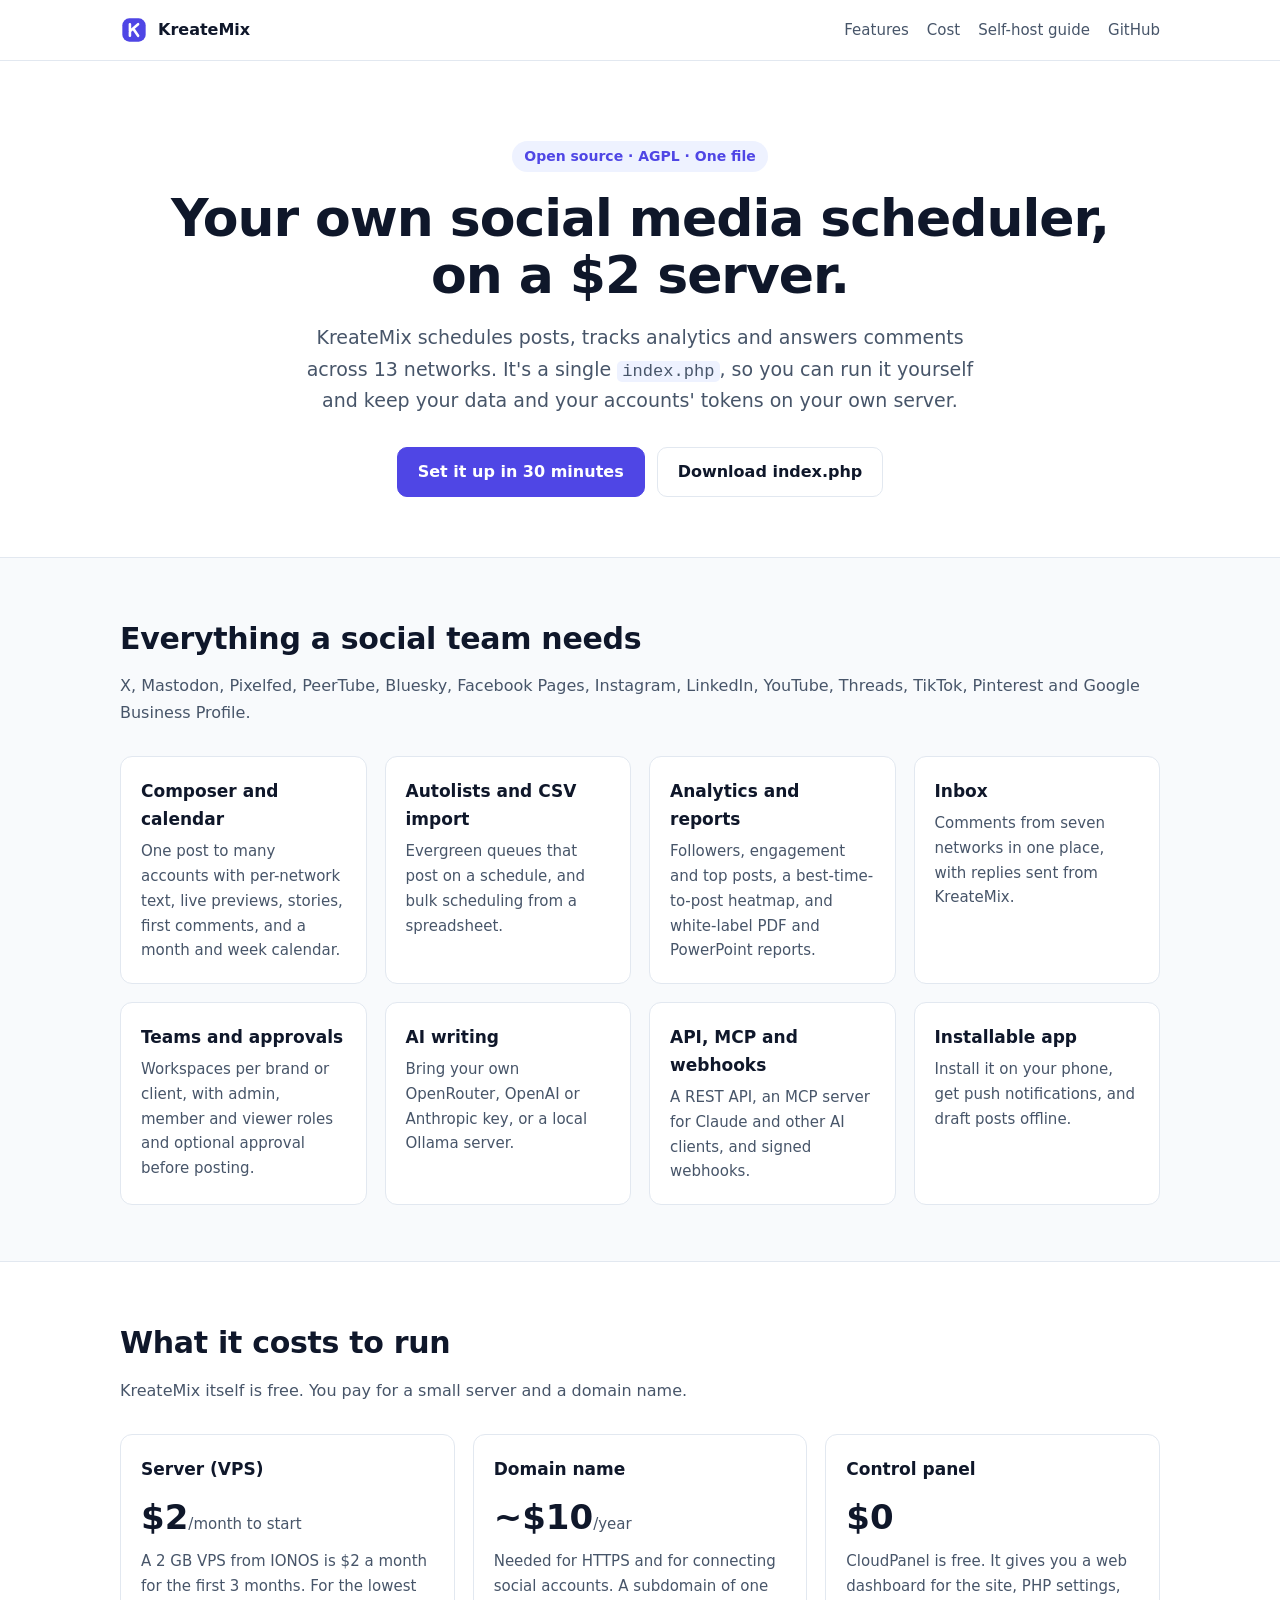
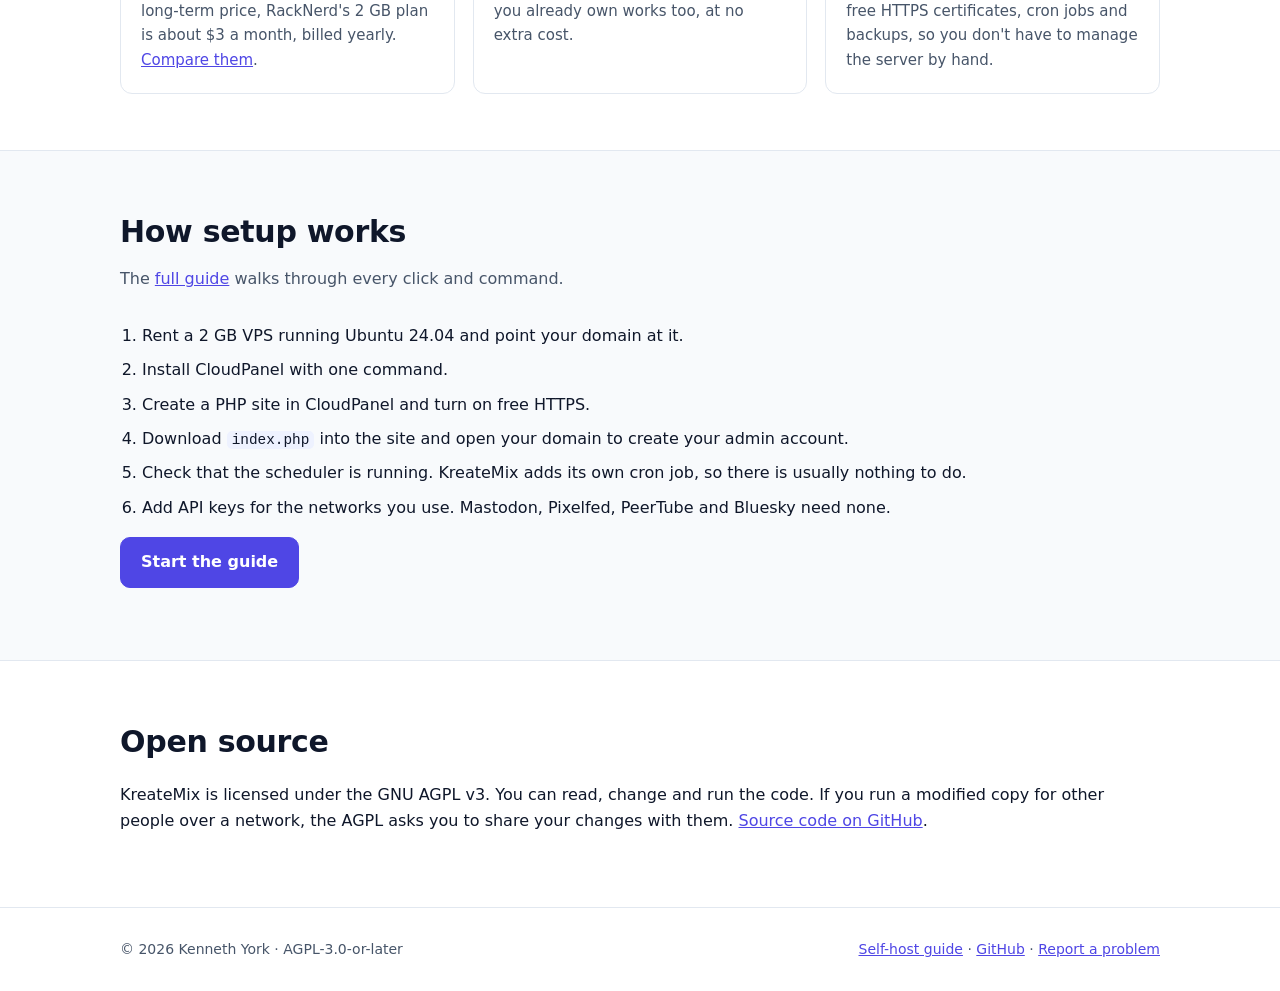
==== docs/index.html @ a588db26 "Marketing site and docs: the scheduler sets itself up - Self-hosting guide step 10 is now "Check the" ====
<!doctype html>
<html lang="en">
<head>
<meta charset="utf-8">
<meta name="viewport" content="width=device-width, initial-scale=1">
<title>KreateMix: self-hosted social media scheduling in one PHP file</title>
<meta name="description" content="Schedule posts, read analytics and answer comments across X, Instagram, Facebook, LinkedIn, TikTok, YouTube, Bluesky and more. Self-hosted, open source (AGPL), one PHP file.">
<meta name="theme-color" content="#4f46e5">
<link rel="icon" href="favicon.svg" type="image/svg+xml">
<link rel="stylesheet" href="style.css">
</head>
<body>

<header class="top">
  <div class="wrap">
    <a class="brand" href="./"><img src="favicon.svg" alt="">KreateMix</a>
    <nav>
      <a href="#features">Features</a>
      <a href="#cost">Cost</a>
      <a href="self-host.html">Self-host guide</a>
      <a href="https://github.com/kennethyork/KreateMix">GitHub</a>
    </nav>
  </div>
</header>

<main>
  <div class="hero wrap">
    <span class="pill">Open source · AGPL · One file</span>
    <h1>Your own social media scheduler,<br>on a $2 server.</h1>
    <p class="lead">KreateMix schedules posts, tracks analytics and answers comments across 13 networks. It's a single <code>index.php</code>, so you can run it yourself and keep your data and your accounts' tokens on your own server.</p>
    <div class="actions">
      <a class="btn primary" href="self-host.html">Set it up in 30 minutes</a>
      <a class="btn" href="https://github.com/kennethyork/KreateMix/raw/main/index.php">Download index.php</a>
    </div>
  </div>

  <section id="features" class="alt">
    <div class="wrap">
      <h2>Everything a social team needs</h2>
      <p class="sub">X, Mastodon, Pixelfed, PeerTube, Bluesky, Facebook Pages, Instagram, LinkedIn, YouTube, Threads, TikTok, Pinterest and Google Business Profile.</p>
      <div class="grid">
        <div class="card"><h3>Composer and calendar</h3><p>One post to many accounts with per-network text, live previews, stories, first comments, and a month and week calendar.</p></div>
        <div class="card"><h3>Autolists and CSV import</h3><p>Evergreen queues that post on a schedule, and bulk scheduling from a spreadsheet.</p></div>
        <div class="card"><h3>Analytics and reports</h3><p>Followers, engagement and top posts, a best-time-to-post heatmap, and white-label PDF and PowerPoint reports.</p></div>
        <div class="card"><h3>Inbox</h3><p>Comments from seven networks in one place, with replies sent from KreateMix.</p></div>
        <div class="card"><h3>Teams and approvals</h3><p>Workspaces per brand or client, with admin, member and viewer roles and optional approval before posting.</p></div>
        <div class="card"><h3>AI writing</h3><p>Bring your own OpenRouter, OpenAI or Anthropic key, or a local Ollama server.</p></div>
        <div class="card"><h3>API, MCP and webhooks</h3><p>A REST API, an MCP server for Claude and other AI clients, and signed webhooks.</p></div>
        <div class="card"><h3>Installable app</h3><p>Install it on your phone, get push notifications, and draft posts offline.</p></div>
      </div>
    </div>
  </section>

  <section id="cost">
    <div class="wrap">
      <h2>What it costs to run</h2>
      <p class="sub">KreateMix itself is free. You pay for a small server and a domain name.</p>
      <div class="grid">
        <div class="card">
          <h3>Server (VPS)</h3>
          <div class="price">$2<small>/month to start</small></div>
          <p>A 2 GB VPS from IONOS is $2 a month for the first 3 months. For the lowest long-term price, RackNerd's 2 GB plan is about $3 a month, billed yearly. <a href="self-host.html#vps">Compare them</a>.</p>
        </div>
        <div class="card">
          <h3>Domain name</h3>
          <div class="price">~$10<small>/year</small></div>
          <p>Needed for HTTPS and for connecting social accounts. A subdomain of one you already own works too, at no extra cost.</p>
        </div>
        <div class="card">
          <h3>Control panel</h3>
          <div class="price">$0</div>
          <p>CloudPanel is free. It gives you a web dashboard for the site, PHP settings, free HTTPS certificates, cron jobs and backups, so you don't have to manage the server by hand.</p>
        </div>
      </div>
    </div>
  </section>

  <section class="alt">
    <div class="wrap">
      <h2>How setup works</h2>
      <p class="sub">The <a href="self-host.html">full guide</a> walks through every click and command.</p>
      <ol class="steps">
        <li>Rent a 2 GB VPS running Ubuntu 24.04 and point your domain at it.</li>
        <li>Install CloudPanel with one command.</li>
        <li>Create a PHP site in CloudPanel and turn on free HTTPS.</li>
        <li>Download <code>index.php</code> into the site and open your domain to create your admin account.</li>
        <li>Check that the scheduler is running. KreateMix adds its own cron job, so there is usually nothing to do.</li>
        <li>Add API keys for the networks you use. Mastodon, Pixelfed, PeerTube and Bluesky need none.</li>
      </ol>
      <p><a class="btn primary" href="self-host.html">Start the guide</a></p>
    </div>
  </section>

  <section>
    <div class="wrap">
      <h2>Open source</h2>
      <p>KreateMix is licensed under the GNU AGPL v3. You can read, change and run the code. If you run a modified copy for other people over a network, the AGPL asks you to share your changes with them. <a href="https://github.com/kennethyork/KreateMix">Source code on GitHub</a>.</p>
    </div>
  </section>
</main>

<footer>
  <div class="wrap">
    <span>© 2026 Kenneth York · AGPL-3.0-or-later</span>
    <span><a href="self-host.html">Self-host guide</a> · <a href="https://github.com/kennethyork/KreateMix">GitHub</a> · <a href="https://github.com/kennethyork/KreateMix/issues">Report a problem</a></span>
  </div>
</footer>

</body>
</html>
---- docs/style.css ----
:root {
  --accent: #4f46e5;
  --accent-soft: #eef2ff;
  --bg: #ffffff;
  --bg-alt: #f8fafc;
  --text: #0f172a;
  --muted: #475569;
  --border: #e2e8f0;
  --code-bg: #0f172a;
  --code-text: #e2e8f0;
  --warn-bg: #fffbeb;
  --warn-border: #f59e0b;
  --radius: 12px;
}
@media (prefers-color-scheme: dark) {
  :root {
    --accent: #7c74ff;
    --accent-soft: #1e1b4b;
    --bg: #0b1020;
    --bg-alt: #111827;
    --text: #e5e7eb;
    --muted: #9ca3af;
    --border: #1f2937;
    --code-bg: #020617;
    --warn-bg: #2a2111;
  }
}
* { box-sizing: border-box; }
html { scroll-behavior: smooth; scroll-padding-top: 80px; }
body {
  margin: 0;
  font: 16px/1.65 system-ui, -apple-system, "Segoe UI", Roboto, sans-serif;
  color: var(--text);
  background: var(--bg);
}
a { color: var(--accent); }
img, svg { max-width: 100%; }
.wrap { max-width: 1080px; margin: 0 auto; padding: 0 20px; }

/* Header */
.top {
  position: sticky; top: 0; z-index: 10;
  background: color-mix(in srgb, var(--bg) 88%, transparent);
  backdrop-filter: blur(8px);
  border-bottom: 1px solid var(--border);
}
.top .wrap { display: flex; align-items: center; gap: 20px; height: 60px; }
.brand { display: flex; align-items: center; gap: 10px; font-weight: 700; color: var(--text); text-decoration: none; }
.brand img { width: 28px; height: 28px; }
.top nav { margin-left: auto; display: flex; gap: 18px; flex-wrap: wrap; }
.top nav a { color: var(--muted); text-decoration: none; font-size: 15px; }
.top nav a:hover, .top nav a[aria-current] { color: var(--text); }

/* Buttons */
.btn {
  display: inline-block; padding: 11px 20px; border-radius: 10px;
  font-weight: 600; text-decoration: none; border: 1px solid var(--border); color: var(--text);
}
.btn.primary { background: var(--accent); border-color: var(--accent); color: #fff; }
.btn:hover { filter: brightness(1.08); }

/* Hero */
.hero { padding: 80px 0 60px; text-align: center; }
.hero h1 { font-size: clamp(32px, 5vw, 52px); line-height: 1.1; margin: 0 0 18px; letter-spacing: -0.02em; }
.hero p.lead { font-size: 19px; color: var(--muted); max-width: 680px; margin: 0 auto 30px; }
.hero .actions { display: flex; gap: 12px; justify-content: center; flex-wrap: wrap; }
.pill {
  display: inline-block; margin-bottom: 18px; padding: 4px 12px; border-radius: 999px;
  background: var(--accent-soft); color: var(--accent); font-size: 14px; font-weight: 600;
}

/* Sections */
section { padding: 56px 0; }
section.alt { background: var(--bg-alt); border-block: 1px solid var(--border); }
section h2 { font-size: 30px; margin: 0 0 10px; letter-spacing: -0.01em; }
section .sub { color: var(--muted); margin: 0 0 30px; }
.grid { display: grid; gap: 18px; grid-template-columns: repeat(auto-fit, minmax(240px, 1fr)); }
.card { background: var(--bg); border: 1px solid var(--border); border-radius: var(--radius); padding: 20px; }
.card h3 { margin: 0 0 6px; font-size: 17px; }
.card p { margin: 0; color: var(--muted); font-size: 15px; }
.price { font-size: 34px; font-weight: 800; margin: 4px 0; }
.price small { font-size: 15px; font-weight: 500; color: var(--muted); }
ol.steps { padding-left: 22px; }
ol.steps li { margin-bottom: 8px; }

/* Guide layout */
.guide { display: grid; grid-template-columns: 240px 1fr; gap: 48px; padding: 40px 20px 80px; }
.toc { position: sticky; top: 84px; align-self: start; font-size: 14px; max-height: calc(100vh - 100px); overflow: auto; }
.toc strong { display: block; margin-bottom: 8px; }
.toc ol { padding-left: 26px; margin: 0; }
.toc li { margin: 4px 0; }
.toc a { color: var(--muted); text-decoration: none; }
.toc a:hover { color: var(--accent); }
.content { min-width: 0; }
.content h1 { font-size: 38px; line-height: 1.15; margin: 0 0 12px; letter-spacing: -0.02em; }
.content h2 { margin-top: 52px; padding-top: 10px; border-top: 1px solid var(--border); font-size: 26px; }
.content h3 { margin-top: 28px; }
.content .lead { font-size: 18px; color: var(--muted); }
@media (max-width: 860px) {
  .guide { grid-template-columns: 1fr; gap: 20px; }
  .toc { position: static; max-height: none; border: 1px solid var(--border); border-radius: var(--radius); padding: 16px; }
}

/* Code */
code { font: 0.9em ui-monospace, SFMono-Regular, Consolas, monospace; background: var(--accent-soft); padding: 1px 5px; border-radius: 5px; }
pre {
  position: relative; background: var(--code-bg); color: var(--code-text);
  padding: 16px 18px; border-radius: 10px; overflow-x: auto; font-size: 14px; line-height: 1.55;
}
pre code { background: none; padding: 0; color: inherit; }
.copy {
  position: absolute; top: 8px; right: 8px; padding: 4px 10px; font-size: 12px;
  border-radius: 6px; border: 1px solid #334155; background: #1e293b; color: #e2e8f0; cursor: pointer;
}
.copy:hover { background: #334155; }

/* Callouts and tables */
.note, .warn { border-left: 4px solid var(--accent); background: var(--accent-soft); padding: 12px 16px; border-radius: 0 10px 10px 0; margin: 18px 0; }
.warn { border-color: var(--warn-border); background: var(--warn-bg); }
.note p, .warn p { margin: 0.3em 0; }
table { width: 100%; border-collapse: collapse; margin: 16px 0; font-size: 15px; display: block; overflow-x: auto; }
th, td { text-align: left; padding: 9px 12px; border-bottom: 1px solid var(--border); vertical-align: top; }
th { background: var(--bg-alt); }
kbd { font: 0.85em ui-monospace, monospace; border: 1px solid var(--border); border-bottom-width: 2px; border-radius: 5px; padding: 1px 6px; }

footer { border-top: 1px solid var(--border); padding: 30px 0; color: var(--muted); font-size: 14px; }
footer .wrap { display: flex; gap: 16px; flex-wrap: wrap; justify-content: space-between; }
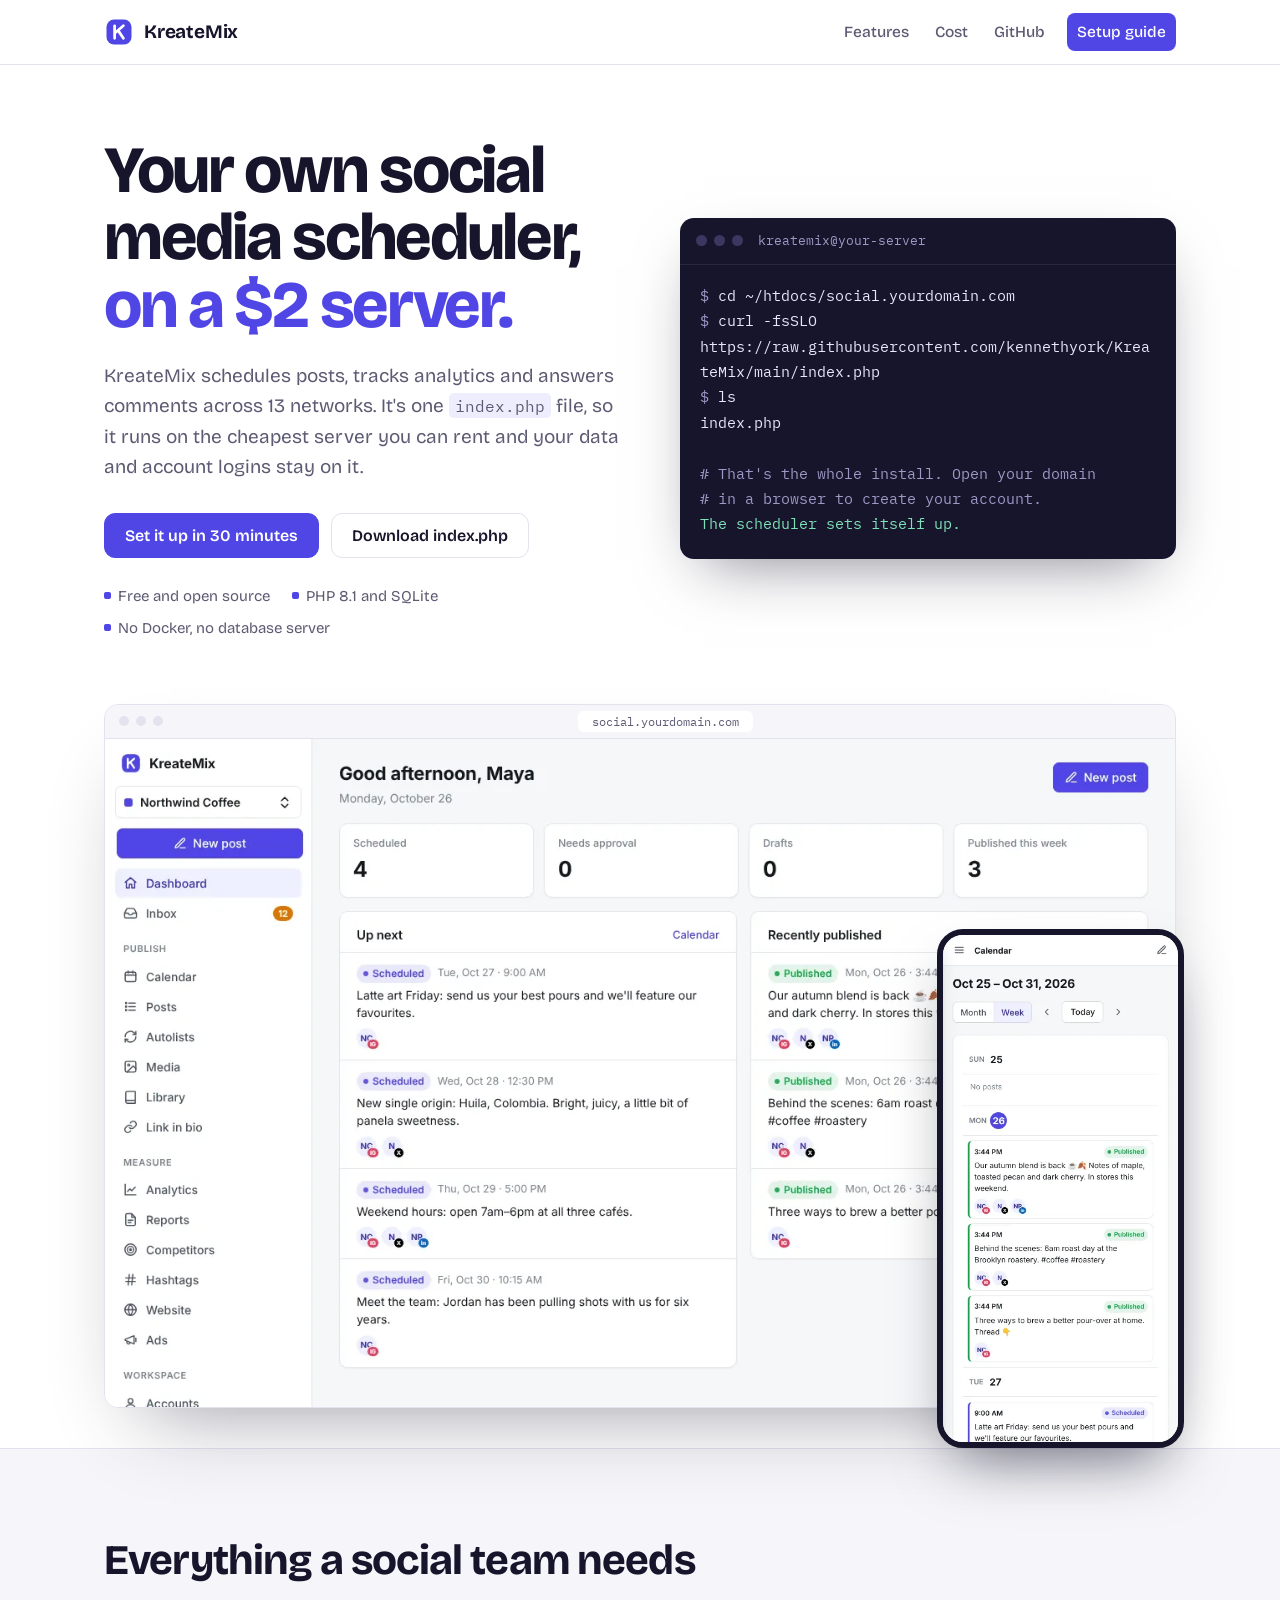
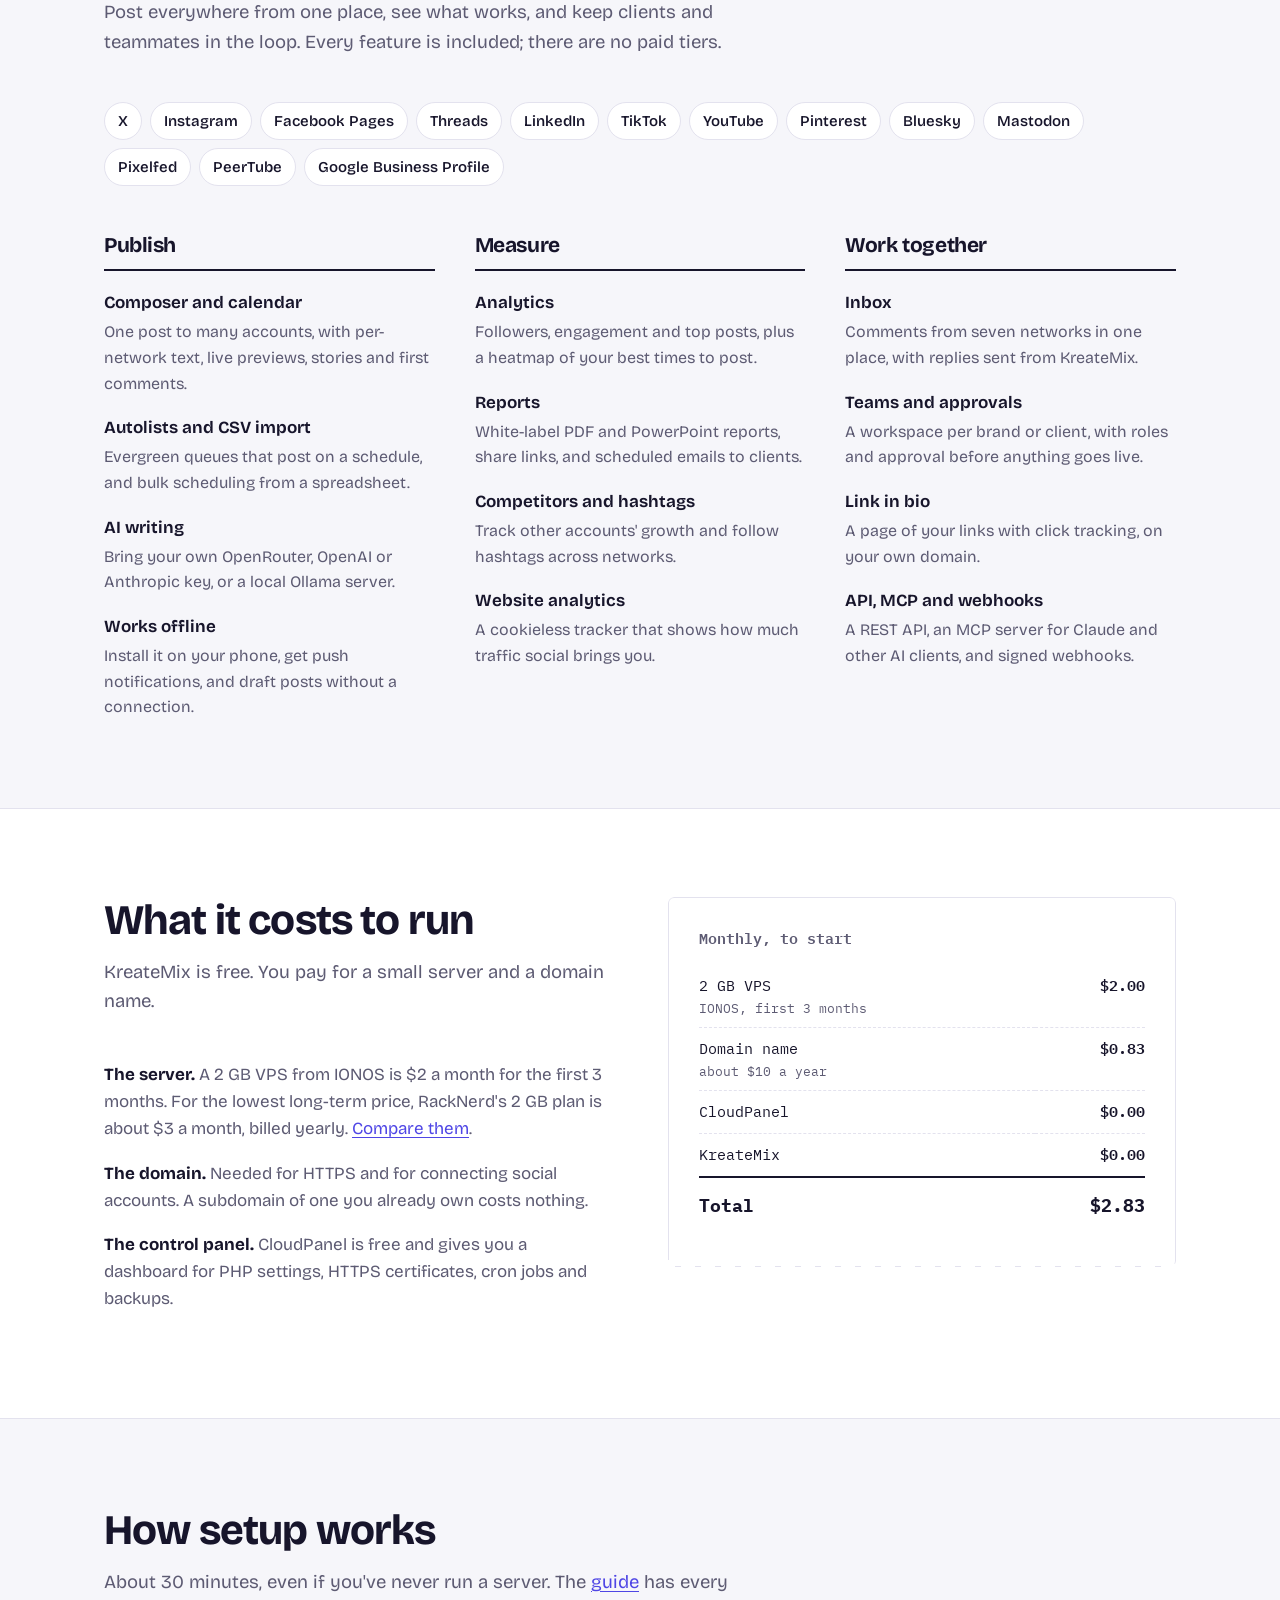
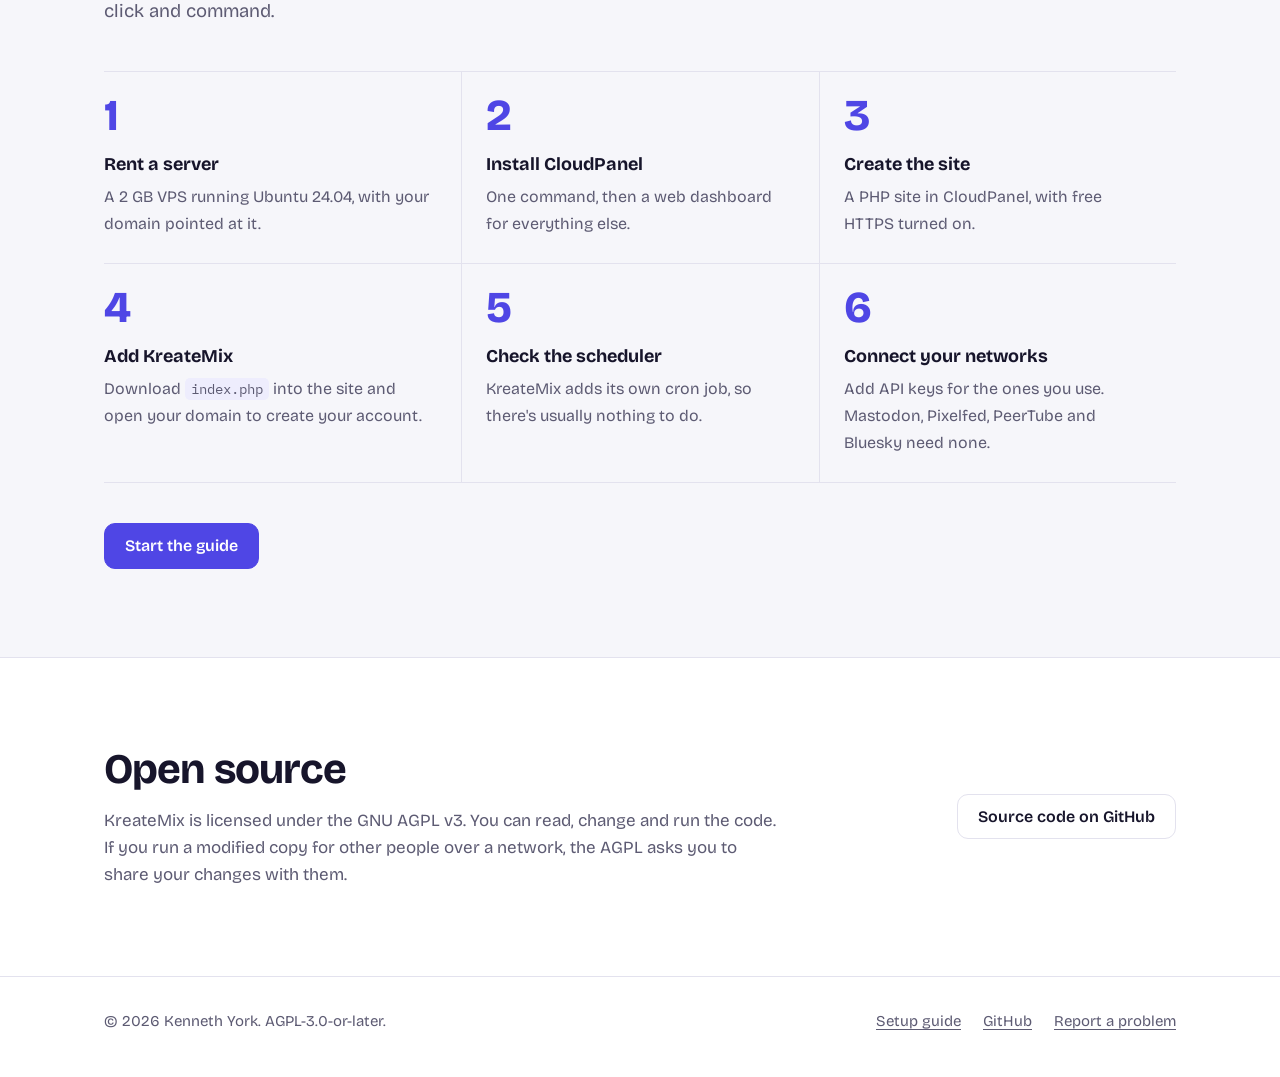
==== commit bfe04d85: "Redesign the docs site - Home page: left-aligned hero with the actual install commands, product   sc" ====
--- a/docs/index.html
+++ b/docs/index.html
@@ -4,105 +4,165 @@
 <meta charset="utf-8">
 <meta name="viewport" content="width=device-width, initial-scale=1">
 <title>KreateMix: self-hosted social media scheduling in one PHP file</title>
-<meta name="description" content="Schedule posts, read analytics and answer comments across X, Instagram, Facebook, LinkedIn, TikTok, YouTube, Bluesky and more. Self-hosted, open source (AGPL), one PHP file.">
+<meta name="description" content="Schedule posts, read analytics and answer comments across 13 networks, including X, Instagram, Facebook, LinkedIn, TikTok, YouTube and Bluesky. Self-hosted, open source (AGPL), one PHP file.">
 <meta name="theme-color" content="#4f46e5">
 <link rel="icon" href="favicon.svg" type="image/svg+xml">
+<link rel="preconnect" href="https://fonts.googleapis.com">
+<link rel="preconnect" href="https://fonts.gstatic.com" crossorigin>
+<link rel="stylesheet" href="https://fonts.googleapis.com/css2?family=Bricolage+Grotesque:opsz,wght@12..96,400..800&family=IBM+Plex+Mono:wght@400;600&display=swap">
 <link rel="stylesheet" href="style.css">
 </head>
 <body>
 
 <header class="top">
   <div class="wrap">
-    <a class="brand" href="./"><img src="favicon.svg" alt="">KreateMix</a>
-    <nav>
-      <a href="#features">Features</a>
-      <a href="#cost">Cost</a>
-      <a href="self-host.html">Self-host guide</a>
+    <a class="brand" href="./"><img src="favicon.svg" alt="" width="30" height="30">KreateMix</a>
+    <nav aria-label="Site">
+      <a class="wide" href="#features">Features</a>
+      <a class="wide" href="#cost">Cost</a>
       <a href="https://github.com/kennethyork/KreateMix">GitHub</a>
+      <a class="nav-cta" href="self-host.html">Setup guide</a>
     </nav>
   </div>
 </header>
 
 <main>
-  <div class="hero wrap">
-    <span class="pill">Open source · AGPL · One file</span>
-    <h1>Your own social media scheduler,<br>on a $2 server.</h1>
-    <p class="lead">KreateMix schedules posts, tracks analytics and answers comments across 13 networks. It's a single <code>index.php</code>, so you can run it yourself and keep your data and your accounts' tokens on your own server.</p>
-    <div class="actions">
-      <a class="btn primary" href="self-host.html">Set it up in 30 minutes</a>
-      <a class="btn" href="https://github.com/kennethyork/KreateMix/raw/main/index.php">Download index.php</a>
+  <section class="hero">
+    <div class="wrap hero-grid">
+      <div>
+        <h1>Your own social media scheduler, <span class="price-line">on a $2 server.</span></h1>
+        <p class="lead">KreateMix schedules posts, tracks analytics and answers comments across 13 networks. It's one <code>index.php</code> file, so it runs on the cheapest server you can rent and your data and account logins stay on it.</p>
+        <div class="actions">
+          <a class="btn primary" href="self-host.html">Set it up in 30 minutes</a>
+          <a class="btn" href="https://github.com/kennethyork/KreateMix/raw/main/index.php" download>Download index.php</a>
+        </div>
+        <ul class="facts">
+          <li>Free and open source</li>
+          <li>PHP 8.1 and SQLite</li>
+          <li>No Docker, no database server</li>
+        </ul>
+      </div>
+
+      <div class="terminal" role="img" aria-label="Installing KreateMix: download index.php into your site's folder with one command, then open the site to create your account.">
+        <div class="terminal-bar" aria-hidden="true"><i></i><i></i><i></i><span>kreatemix@your-server</span></div>
+<pre aria-hidden="true"><span class="p">$ </span>cd ~/htdocs/social.yourdomain.com
+<span class="p">$ </span>curl -fsSLO https://raw.githubusercontent.com/kennethyork/KreateMix/main/index.php
+<span class="p">$ </span>ls
+index.php
+
+<span class="c"># That's the whole install. Open your domain</span>
+<span class="c"># in a browser to create your account.</span>
+<span class="ok">The scheduler sets itself up.</span></pre>
+      </div>
     </div>
-  </div>
 
-  <section id="features" class="alt">
     <div class="wrap">
-      <h2>Everything a social team needs</h2>
-      <p class="sub">X, Mastodon, Pixelfed, PeerTube, Bluesky, Facebook Pages, Instagram, LinkedIn, YouTube, Threads, TikTok, Pinterest and Google Business Profile.</p>
-      <div class="grid">
-        <div class="card"><h3>Composer and calendar</h3><p>One post to many accounts with per-network text, live previews, stories, first comments, and a month and week calendar.</p></div>
-        <div class="card"><h3>Autolists and CSV import</h3><p>Evergreen queues that post on a schedule, and bulk scheduling from a spreadsheet.</p></div>
-        <div class="card"><h3>Analytics and reports</h3><p>Followers, engagement and top posts, a best-time-to-post heatmap, and white-label PDF and PowerPoint reports.</p></div>
-        <div class="card"><h3>Inbox</h3><p>Comments from seven networks in one place, with replies sent from KreateMix.</p></div>
-        <div class="card"><h3>Teams and approvals</h3><p>Workspaces per brand or client, with admin, member and viewer roles and optional approval before posting.</p></div>
-        <div class="card"><h3>AI writing</h3><p>Bring your own OpenRouter, OpenAI or Anthropic key, or a local Ollama server.</p></div>
-        <div class="card"><h3>API, MCP and webhooks</h3><p>A REST API, an MCP server for Claude and other AI clients, and signed webhooks.</p></div>
-        <div class="card"><h3>Installable app</h3><p>Install it on your phone, get push notifications, and draft posts offline.</p></div>
+      <div class="shots">
+        <figure class="shot-desktop" style="margin:0">
+          <div class="chrome" aria-hidden="true"><i></i><i></i><i></i><span>social.yourdomain.com</span></div>
+          <img src="screenshot-dashboard.webp" width="1280" height="800" alt="The KreateMix dashboard: scheduled posts coming up and recently published posts with their accounts.">
+        </figure>
+        <img class="shot-phone" src="screenshot-phone.webp" width="390" height="844" alt="The week calendar on a phone." loading="lazy">
       </div>
     </div>
   </section>
 
-  <section id="cost">
+  <section id="features" class="band tint">
     <div class="wrap">
-      <h2>What it costs to run</h2>
-      <p class="sub">KreateMix itself is free. You pay for a small server and a domain name.</p>
-      <div class="grid">
-        <div class="card">
-          <h3>Server (VPS)</h3>
-          <div class="price">$2<small>/month to start</small></div>
-          <p>A 2 GB VPS from IONOS is $2 a month for the first 3 months. For the lowest long-term price, RackNerd's 2 GB plan is about $3 a month, billed yearly. <a href="self-host.html#vps">Compare them</a>.</p>
+      <h2>Everything a social team needs</h2>
+      <p class="intro">Post everywhere from one place, see what works, and keep clients and teammates in the loop. Every feature is included; there are no paid tiers.</p>
+      <ul class="networks" aria-label="Supported networks">
+        <li>X</li><li>Instagram</li><li>Facebook Pages</li><li>Threads</li><li>LinkedIn</li><li>TikTok</li><li>YouTube</li><li>Pinterest</li><li>Bluesky</li><li>Mastodon</li><li>Pixelfed</li><li>PeerTube</li><li>Google Business Profile</li>
+      </ul>
+      <div class="feature-groups">
+        <div>
+          <h3>Publish</h3>
+          <dl>
+            <dt>Composer and calendar</dt><dd>One post to many accounts, with per-network text, live previews, stories and first comments.</dd>
+            <dt>Autolists and CSV import</dt><dd>Evergreen queues that post on a schedule, and bulk scheduling from a spreadsheet.</dd>
+            <dt>AI writing</dt><dd>Bring your own OpenRouter, OpenAI or Anthropic key, or a local Ollama server.</dd>
+            <dt>Works offline</dt><dd>Install it on your phone, get push notifications, and draft posts without a connection.</dd>
+          </dl>
         </div>
-        <div class="card">
-          <h3>Domain name</h3>
-          <div class="price">~$10<small>/year</small></div>
-          <p>Needed for HTTPS and for connecting social accounts. A subdomain of one you already own works too, at no extra cost.</p>
+        <div>
+          <h3>Measure</h3>
+          <dl>
+            <dt>Analytics</dt><dd>Followers, engagement and top posts, plus a heatmap of your best times to post.</dd>
+            <dt>Reports</dt><dd>White-label PDF and PowerPoint reports, share links, and scheduled emails to clients.</dd>
+            <dt>Competitors and hashtags</dt><dd>Track other accounts' growth and follow hashtags across networks.</dd>
+            <dt>Website analytics</dt><dd>A cookieless tracker that shows how much traffic social brings you.</dd>
+          </dl>
         </div>
-        <div class="card">
-          <h3>Control panel</h3>
-          <div class="price">$0</div>
-          <p>CloudPanel is free. It gives you a web dashboard for the site, PHP settings, free HTTPS certificates, cron jobs and backups, so you don't have to manage the server by hand.</p>
+        <div>
+          <h3>Work together</h3>
+          <dl>
+            <dt>Inbox</dt><dd>Comments from seven networks in one place, with replies sent from KreateMix.</dd>
+            <dt>Teams and approvals</dt><dd>A workspace per brand or client, with roles and approval before anything goes live.</dd>
+            <dt>Link in bio</dt><dd>A page of your links with click tracking, on your own domain.</dd>
+            <dt>API, MCP and webhooks</dt><dd>A REST API, an MCP server for Claude and other AI clients, and signed webhooks.</dd>
+          </dl>
         </div>
       </div>
     </div>
   </section>
 
-  <section class="alt">
-    <div class="wrap">
-      <h2>How setup works</h2>
-      <p class="sub">The <a href="self-host.html">full guide</a> walks through every click and command.</p>
-      <ol class="steps">
-        <li>Rent a 2 GB VPS running Ubuntu 24.04 and point your domain at it.</li>
-        <li>Install CloudPanel with one command.</li>
-        <li>Create a PHP site in CloudPanel and turn on free HTTPS.</li>
-        <li>Download <code>index.php</code> into the site and open your domain to create your admin account.</li>
-        <li>Check that the scheduler is running. KreateMix adds its own cron job, so there is usually nothing to do.</li>
-        <li>Add API keys for the networks you use. Mastodon, Pixelfed, PeerTube and Bluesky need none.</li>
-      </ol>
-      <p><a class="btn primary" href="self-host.html">Start the guide</a></p>
+  <section id="cost" class="band">
+    <div class="wrap cost-grid">
+      <div class="cost-notes">
+        <h2>What it costs to run</h2>
+        <p class="intro">KreateMix is free. You pay for a small server and a domain name.</p>
+        <p><strong>The server.</strong> A 2 GB VPS from IONOS is $2 a month for the first 3 months. For the lowest long-term price, RackNerd's 2 GB plan is about $3 a month, billed yearly. <a href="self-host.html#vps">Compare them</a>.</p>
+        <p><strong>The domain.</strong> Needed for HTTPS and for connecting social accounts. A subdomain of one you already own costs nothing.</p>
+        <p><strong>The control panel.</strong> CloudPanel is free and gives you a dashboard for PHP settings, HTTPS certificates, cron jobs and backups.</p>
+      </div>
+      <div class="receipt" aria-label="Monthly cost breakdown">
+        <h3>Monthly, to start</h3>
+        <table>
+          <tr><td>2 GB VPS<small>IONOS, first 3 months</small></td><td>$2.00</td></tr>
+          <tr><td>Domain name<small>about $10 a year</small></td><td>$0.83</td></tr>
+          <tr><td>CloudPanel</td><td>$0.00</td></tr>
+          <tr><td>KreateMix</td><td>$0.00</td></tr>
+          <tr class="total"><td>Total</td><td>$2.83</td></tr>
+        </table>
+      </div>
     </div>
   </section>
 
-  <section>
+  <section class="band tint" id="setup">
     <div class="wrap">
-      <h2>Open source</h2>
-      <p>KreateMix is licensed under the GNU AGPL v3. You can read, change and run the code. If you run a modified copy for other people over a network, the AGPL asks you to share your changes with them. <a href="https://github.com/kennethyork/KreateMix">Source code on GitHub</a>.</p>
+      <h2>How setup works</h2>
+      <p class="intro">About 30 minutes, even if you've never run a server. The <a href="self-host.html">guide</a> has every click and command.</p>
+      <ol class="setup-steps">
+        <li><strong>Rent a server</strong><span>A 2 GB VPS running Ubuntu 24.04, with your domain pointed at it.</span></li>
+        <li><strong>Install CloudPanel</strong><span>One command, then a web dashboard for everything else.</span></li>
+        <li><strong>Create the site</strong><span>A PHP site in CloudPanel, with free HTTPS turned on.</span></li>
+        <li><strong>Add KreateMix</strong><span>Download <code>index.php</code> into the site and open your domain to create your account.</span></li>
+        <li><strong>Check the scheduler</strong><span>KreateMix adds its own cron job, so there's usually nothing to do.</span></li>
+        <li><strong>Connect your networks</strong><span>Add API keys for the ones you use. Mastodon, Pixelfed, PeerTube and Bluesky need none.</span></li>
+      </ol>
+      <a class="btn primary" href="self-host.html">Start the guide</a>
+    </div>
+  </section>
+
+  <section class="band">
+    <div class="wrap oss">
+      <div>
+        <h2>Open source</h2>
+        <p>KreateMix is licensed under the GNU AGPL v3. You can read, change and run the code. If you run a modified copy for other people over a network, the AGPL asks you to share your changes with them.</p>
+      </div>
+      <a class="btn" href="https://github.com/kennethyork/KreateMix">Source code on GitHub</a>
     </div>
   </section>
 </main>
 
 <footer>
   <div class="wrap">
-    <span>© 2026 Kenneth York · AGPL-3.0-or-later</span>
-    <span><a href="self-host.html">Self-host guide</a> · <a href="https://github.com/kennethyork/KreateMix">GitHub</a> · <a href="https://github.com/kennethyork/KreateMix/issues">Report a problem</a></span>
+    <span>© 2026 Kenneth York. AGPL-3.0-or-later.</span>
+    <nav aria-label="Footer">
+      <a href="self-host.html">Setup guide</a>
+      <a href="https://github.com/kennethyork/KreateMix">GitHub</a>
+      <a href="https://github.com/kennethyork/KreateMix/issues">Report a problem</a>
+    </nav>
   </div>
 </footer>
 
--- a/docs/style.css
+++ b/docs/style.css
@@ -1,127 +1,216 @@
+/* KreateMix site. Bricolage Grotesque for text, IBM Plex Mono for commands. */
 :root {
-  --accent: #4f46e5;
-  --accent-soft: #eef2ff;
-  --bg: #ffffff;
-  --bg-alt: #f8fafc;
-  --text: #0f172a;
-  --muted: #475569;
-  --border: #e2e8f0;
-  --code-bg: #0f172a;
-  --code-text: #e2e8f0;
-  --warn-bg: #fffbeb;
-  --warn-border: #f59e0b;
-  --radius: 12px;
+  --ink: #17152b;
+  --muted: #5d5b73;
+  --indigo: #4f46e5;
+  --indigo-ink: #3b33c4;
+  --lavender: #eeedfd;
+  --paper: #ffffff;
+  --mist: #f6f6fa;
+  --line: #e3e2ee;
+  --term-bg: #17152b;
+  --term-text: #e9e7ff;
+  --term-dim: #9d99c7;
+  --term-ok: #7ee2b8;
+  --warn-bg: #fff7e6;
+  --warn-line: #e5a00d;
+  --radius: 14px;
+  --font: "Bricolage Grotesque", ui-sans-serif, system-ui, -apple-system, "Segoe UI", sans-serif;
+  --mono: "IBM Plex Mono", ui-monospace, SFMono-Regular, Consolas, monospace;
+  color-scheme: light;
 }
 @media (prefers-color-scheme: dark) {
   :root {
-    --accent: #7c74ff;
-    --accent-soft: #1e1b4b;
-    --bg: #0b1020;
-    --bg-alt: #111827;
-    --text: #e5e7eb;
-    --muted: #9ca3af;
-    --border: #1f2937;
-    --code-bg: #020617;
-    --warn-bg: #2a2111;
+    --ink: #ecebf5;
+    --muted: #a3a1b8;
+    --indigo: #8b85ff;
+    --indigo-ink: #b3afff;
+    --lavender: #24224a;
+    --paper: #121121;
+    --mist: #1a1930;
+    --line: #2c2a48;
+    --term-bg: #0b0a18;
+    --warn-bg: #2c2414;
+    color-scheme: dark;
   }
 }
+
 * { box-sizing: border-box; }
-html { scroll-behavior: smooth; scroll-padding-top: 80px; }
-body {
-  margin: 0;
-  font: 16px/1.65 system-ui, -apple-system, "Segoe UI", Roboto, sans-serif;
-  color: var(--text);
-  background: var(--bg);
-}
-a { color: var(--accent); }
-img, svg { max-width: 100%; }
-.wrap { max-width: 1080px; margin: 0 auto; padding: 0 20px; }
-
-/* Header */
-.top {
-  position: sticky; top: 0; z-index: 10;
-  background: color-mix(in srgb, var(--bg) 88%, transparent);
-  backdrop-filter: blur(8px);
-  border-bottom: 1px solid var(--border);
-}
-.top .wrap { display: flex; align-items: center; gap: 20px; height: 60px; }
-.brand { display: flex; align-items: center; gap: 10px; font-weight: 700; color: var(--text); text-decoration: none; }
-.brand img { width: 28px; height: 28px; }
-.top nav { margin-left: auto; display: flex; gap: 18px; flex-wrap: wrap; }
-.top nav a { color: var(--muted); text-decoration: none; font-size: 15px; }
-.top nav a:hover, .top nav a[aria-current] { color: var(--text); }
-
-/* Buttons */
-.btn {
-  display: inline-block; padding: 11px 20px; border-radius: 10px;
-  font-weight: 600; text-decoration: none; border: 1px solid var(--border); color: var(--text);
-}
-.btn.primary { background: var(--accent); border-color: var(--accent); color: #fff; }
-.btn:hover { filter: brightness(1.08); }
-
-/* Hero */
-.hero { padding: 80px 0 60px; text-align: center; }
-.hero h1 { font-size: clamp(32px, 5vw, 52px); line-height: 1.1; margin: 0 0 18px; letter-spacing: -0.02em; }
-.hero p.lead { font-size: 19px; color: var(--muted); max-width: 680px; margin: 0 auto 30px; }
-.hero .actions { display: flex; gap: 12px; justify-content: center; flex-wrap: wrap; }
-.pill {
-  display: inline-block; margin-bottom: 18px; padding: 4px 12px; border-radius: 999px;
-  background: var(--accent-soft); color: var(--accent); font-size: 14px; font-weight: 600;
-}
-
-/* Sections */
-section { padding: 56px 0; }
-section.alt { background: var(--bg-alt); border-block: 1px solid var(--border); }
-section h2 { font-size: 30px; margin: 0 0 10px; letter-spacing: -0.01em; }
-section .sub { color: var(--muted); margin: 0 0 30px; }
-.grid { display: grid; gap: 18px; grid-template-columns: repeat(auto-fit, minmax(240px, 1fr)); }
-.card { background: var(--bg); border: 1px solid var(--border); border-radius: var(--radius); padding: 20px; }
-.card h3 { margin: 0 0 6px; font-size: 17px; }
-.card p { margin: 0; color: var(--muted); font-size: 15px; }
-.price { font-size: 34px; font-weight: 800; margin: 4px 0; }
-.price small { font-size: 15px; font-weight: 500; color: var(--muted); }
-ol.steps { padding-left: 22px; }
-ol.steps li { margin-bottom: 8px; }
-
-/* Guide layout */
-.guide { display: grid; grid-template-columns: 240px 1fr; gap: 48px; padding: 40px 20px 80px; }
-.toc { position: sticky; top: 84px; align-self: start; font-size: 14px; max-height: calc(100vh - 100px); overflow: auto; }
-.toc strong { display: block; margin-bottom: 8px; }
-.toc ol { padding-left: 26px; margin: 0; }
-.toc li { margin: 4px 0; }
+html { scroll-behavior: smooth; scroll-padding-top: 84px; -webkit-text-size-adjust: 100%; }
+@media (prefers-reduced-motion: reduce) { html { scroll-behavior: auto; } }
+body { margin: 0; font: 17px/1.6 var(--font); color: var(--ink); background: var(--paper); font-optical-sizing: auto; }
+a { color: var(--indigo); text-underline-offset: 3px; }
+a:hover { color: var(--indigo-ink); }
+:focus-visible { outline: 3px solid var(--indigo); outline-offset: 2px; border-radius: 4px; }
+img { max-width: 100%; height: auto; display: block; }
+h1, h2, h3 { line-height: 1.12; letter-spacing: -0.02em; margin: 0; }
+p { margin: 0 0 1em; }
+.wrap { width: 100%; max-width: 1120px; margin: 0 auto; padding: 0 24px; }
+
+/* ---------- Header ---------- */
+.top { position: sticky; top: 0; z-index: 10; background: color-mix(in srgb, var(--paper) 90%, transparent); backdrop-filter: blur(10px); border-bottom: 1px solid var(--line); }
+.top .wrap { display: flex; align-items: center; gap: 24px; height: 64px; }
+.brand { display: inline-flex; align-items: center; gap: 10px; font-weight: 700; font-size: 19px; color: var(--ink); text-decoration: none; letter-spacing: -0.01em; }
+.brand:hover { color: var(--ink); }
+.brand img { width: 30px; height: 30px; }
+.top nav { margin-left: auto; display: flex; align-items: center; gap: 6px; }
+.top nav a { color: var(--muted); text-decoration: none; font-size: 15.5px; font-weight: 500; padding: 7px 10px; border-radius: 8px; }
+.top nav a:hover, .top nav a[aria-current] { color: var(--ink); background: var(--mist); }
+.top nav a.nav-cta { color: #fff; background: var(--indigo); margin-left: 6px; }
+.top nav a.nav-cta:hover { background: var(--indigo-ink); color: #fff; }
+@media (prefers-color-scheme: dark) { .top nav a.nav-cta { color: #121121; } .top nav a.nav-cta:hover { color: #121121; } }
+@media (max-width: 680px) {
+  .top .wrap { gap: 10px; height: 58px; }
+  .top nav .wide { display: none; }
+  .brand { font-size: 17px; }
+}
+
+/* ---------- Buttons ---------- */
+.btn { display: inline-flex; align-items: center; gap: 8px; padding: 12px 20px; border-radius: 11px; font: 600 16px/1.2 var(--font); text-decoration: none; border: 1.5px solid var(--line); color: var(--ink); background: var(--paper); }
+.btn:hover { border-color: var(--ink); color: var(--ink); }
+.btn.primary { background: var(--indigo); border-color: var(--indigo); color: #fff; }
+.btn.primary:hover { background: var(--indigo-ink); border-color: var(--indigo-ink); color: #fff; }
+@media (prefers-color-scheme: dark) { .btn.primary, .btn.primary:hover { color: #121121; } }
+
+/* ---------- Home: hero ---------- */
+.hero { padding: 72px 0 0; }
+.hero-grid { display: grid; grid-template-columns: minmax(0, 1.05fr) minmax(0, 1fr); gap: 56px; align-items: center; }
+.hero h1 { font-size: clamp(38px, 5.6vw, 66px); font-weight: 750; letter-spacing: -0.035em; line-height: 1.02; margin-bottom: 22px; }
+.hero h1 .price-line { display: block; color: var(--indigo); }
+.lead { font-size: 19px; color: var(--muted); max-width: 33em; margin-bottom: 30px; }
+.actions { display: flex; gap: 12px; flex-wrap: wrap; }
+.facts { display: flex; flex-wrap: wrap; gap: 8px 22px; margin: 26px 0 0; padding: 0; list-style: none; color: var(--muted); font-size: 15px; }
+.facts li { display: flex; align-items: center; gap: 7px; }
+.facts li::before { content: ""; width: 7px; height: 7px; border-radius: 2px; background: var(--indigo); }
+
+/* The terminal: what installing actually looks like */
+.terminal { background: var(--term-bg); color: var(--term-text); border-radius: var(--radius); box-shadow: 0 24px 60px -24px rgba(23, 21, 43, 0.55); overflow: hidden; font: 14.5px/1.75 var(--mono); }
+.terminal-bar { display: flex; align-items: center; gap: 7px; padding: 12px 16px; border-bottom: 1px solid rgba(255, 255, 255, 0.08); color: var(--term-dim); font-size: 12.5px; }
+.terminal-bar i { width: 11px; height: 11px; border-radius: 50%; background: #3a3760; }
+.terminal-bar span { margin-left: 8px; }
+.terminal pre { margin: 0; padding: 18px 20px 22px; padding-right: 20px; background: none; border-radius: 0; color: inherit; font: inherit; white-space: pre-wrap; overflow-wrap: anywhere; }
+.terminal .p { color: var(--term-dim); user-select: none; }
+.terminal .c { color: var(--term-dim); }
+.terminal .ok { color: var(--term-ok); }
+
+/* Product shots */
+.shots { position: relative; margin: 64px auto 0; padding-bottom: 40px; }
+.shot-desktop { border-radius: 14px; border: 1px solid var(--line); box-shadow: 0 40px 80px -40px rgba(23, 21, 43, 0.45); overflow: hidden; background: var(--paper); }
+.shot-desktop .chrome { display: flex; align-items: center; gap: 7px; height: 34px; padding: 0 14px; background: var(--mist); border-bottom: 1px solid var(--line); }
+.shot-desktop .chrome i { width: 10px; height: 10px; border-radius: 50%; background: var(--line); }
+.shot-desktop .chrome span { margin: 0 auto; font: 12px var(--mono); color: var(--muted); padding: 3px 14px; border-radius: 6px; background: var(--paper); }
+.shot-phone { position: absolute; right: -8px; bottom: 0; width: 23%; min-width: 150px; border-radius: 26px; border: 6px solid var(--ink); overflow: hidden; box-shadow: 0 30px 60px -20px rgba(23, 21, 43, 0.55); background: var(--paper); }
+@media (prefers-color-scheme: dark) { .shot-phone { border-color: #34325a; } .terminal, pre { border: 1px solid #2c2a48; } }
+
+/* ---------- Home: sections ---------- */
+.band { padding: 88px 0; }
+.band.tint { background: var(--mist); border-block: 1px solid var(--line); }
+.band h2 { font-size: clamp(30px, 3.6vw, 42px); font-weight: 720; margin-bottom: 14px; }
+.band .intro { color: var(--muted); font-size: 18.5px; max-width: 36em; margin-bottom: 44px; }
+
+.networks { display: flex; flex-wrap: wrap; gap: 8px; margin: 0 0 48px; padding: 0; list-style: none; }
+.networks li { padding: 6px 13px; border-radius: 999px; border: 1px solid var(--line); background: var(--paper); font-size: 15px; font-weight: 550; }
+
+.feature-groups { display: grid; grid-template-columns: repeat(3, minmax(0, 1fr)); gap: 40px; }
+.feature-groups h3 { font-size: 21px; font-weight: 700; padding-bottom: 12px; margin-bottom: 4px; border-bottom: 2px solid var(--ink); }
+.feature-groups dl { margin: 0; }
+.feature-groups dt { font-weight: 650; margin-top: 18px; }
+.feature-groups dd { margin: 3px 0 0; color: var(--muted); font-size: 16px; }
+
+/* Cost: a receipt */
+.cost-grid { display: grid; grid-template-columns: minmax(0, 1fr) minmax(0, 1fr); gap: 56px; align-items: start; }
+.receipt { background: var(--paper); border: 1px solid var(--line); border-radius: 6px; padding: 28px 30px 22px; font-family: var(--mono); font-size: 15px; box-shadow: 0 18px 40px -26px rgba(23, 21, 43, 0.35);
+  -webkit-mask: radial-gradient(circle at 10px 100%, transparent 7px, #000 7.5px) -10px 100% / 20px 14px repeat-x, linear-gradient(#000 0 0) top / 100% calc(100% - 13px) no-repeat;
+          mask: radial-gradient(circle at 10px 100%, transparent 7px, #000 7.5px) -10px 100% / 20px 14px repeat-x, linear-gradient(#000 0 0) top / 100% calc(100% - 13px) no-repeat; padding-bottom: 36px; }
+.receipt h3 { font: 600 15px var(--mono); letter-spacing: 0; color: var(--muted); margin-bottom: 14px; }
+.receipt table { width: 100%; border-collapse: collapse; display: table; margin: 0; font-size: 15px; }
+.receipt td { padding: 9px 0; border-bottom: 1px dashed var(--line); vertical-align: baseline; }
+.receipt td:last-child { text-align: right; white-space: nowrap; font-weight: 600; }
+.receipt td small { display: block; color: var(--muted); font-size: 12.5px; }
+.receipt tr.total td { border-bottom: 0; border-top: 2px solid var(--ink); padding-top: 14px; font-size: 18px; font-weight: 700; }
+.cost-notes p { color: var(--muted); }
+.cost-notes strong { color: var(--ink); }
+
+/* Setup: a real sequence */
+.setup-steps { list-style: none; counter-reset: step; margin: 0 0 40px; padding: 0; display: grid; grid-template-columns: repeat(3, minmax(0, 1fr)); gap: 0; border-top: 1px solid var(--line); }
+.setup-steps li { counter-increment: step; padding: 22px 24px 26px 0; border-bottom: 1px solid var(--line); }
+.setup-steps li:not(:nth-child(3n + 1)) { padding-left: 24px; border-left: 1px solid var(--line); }
+.setup-steps li::before { content: counter(step); display: block; font-size: 44px; font-weight: 750; line-height: 1; color: var(--indigo); margin-bottom: 12px; letter-spacing: -0.03em; }
+.setup-steps strong { display: block; font-size: 18px; margin-bottom: 4px; }
+.setup-steps span { color: var(--muted); font-size: 16px; }
+
+.oss { display: grid; grid-template-columns: minmax(0, 1.4fr) auto; gap: 32px; align-items: center; }
+.oss p { color: var(--muted); max-width: 40em; margin: 0; }
+
+/* ---------- Guide ---------- */
+.guide { display: grid; grid-template-columns: 250px minmax(0, 1fr); gap: 56px; padding-top: 44px; padding-bottom: 96px; }
+.toc { position: sticky; top: 88px; align-self: start; font-size: 14.5px; max-height: calc(100vh - 110px); overflow: auto; }
+.toc summary { font-weight: 700; cursor: default; list-style: none; margin-bottom: 10px; }
+.toc summary::-webkit-details-marker { display: none; }
+.toc ol { padding-left: 28px; margin: 0; }
+.toc li { margin: 5px 0; color: var(--muted); }
 .toc a { color: var(--muted); text-decoration: none; }
-.toc a:hover { color: var(--accent); }
-.content { min-width: 0; }
-.content h1 { font-size: 38px; line-height: 1.15; margin: 0 0 12px; letter-spacing: -0.02em; }
-.content h2 { margin-top: 52px; padding-top: 10px; border-top: 1px solid var(--border); font-size: 26px; }
-.content h3 { margin-top: 28px; }
-.content .lead { font-size: 18px; color: var(--muted); }
-@media (max-width: 860px) {
-  .guide { grid-template-columns: 1fr; gap: 20px; }
-  .toc { position: static; max-height: none; border: 1px solid var(--border); border-radius: var(--radius); padding: 16px; }
-}
-
-/* Code */
-code { font: 0.9em ui-monospace, SFMono-Regular, Consolas, monospace; background: var(--accent-soft); padding: 1px 5px; border-radius: 5px; }
-pre {
-  position: relative; background: var(--code-bg); color: var(--code-text);
-  padding: 16px 18px; border-radius: 10px; overflow-x: auto; font-size: 14px; line-height: 1.55;
-}
-pre code { background: none; padding: 0; color: inherit; }
-.copy {
-  position: absolute; top: 8px; right: 8px; padding: 4px 10px; font-size: 12px;
-  border-radius: 6px; border: 1px solid #334155; background: #1e293b; color: #e2e8f0; cursor: pointer;
-}
-.copy:hover { background: #334155; }
-
-/* Callouts and tables */
-.note, .warn { border-left: 4px solid var(--accent); background: var(--accent-soft); padding: 12px 16px; border-radius: 0 10px 10px 0; margin: 18px 0; }
-.warn { border-color: var(--warn-border); background: var(--warn-bg); }
+.toc a:hover { color: var(--indigo); }
+.content { min-width: 0; max-width: 46em; }
+.content h1 { font-size: clamp(32px, 4.4vw, 46px); font-weight: 750; letter-spacing: -0.03em; margin-bottom: 16px; }
+.content h2 { margin-top: 56px; padding-top: 22px; border-top: 1px solid var(--line); font-size: 27px; font-weight: 700; margin-bottom: 14px; }
+.content h3 { margin-top: 30px; margin-bottom: 10px; font-size: 20px; }
+.content .lead { font-size: 19px; }
+.content ul, .content ol { padding-left: 24px; }
+.content li { margin: 6px 0; }
+@media (max-width: 900px) {
+  .guide { grid-template-columns: 1fr; gap: 24px; padding-top: 28px; }
+  .toc { position: static; max-height: none; border: 1px solid var(--line); border-radius: var(--radius); padding: 14px 18px; background: var(--mist); }
+  .toc summary { cursor: pointer; margin: 0; }
+  .toc summary::after { content: "Show"; float: right; font-weight: 500; color: var(--indigo); }
+  .toc[open] summary::after { content: "Hide"; }
+  .toc[open] summary { margin-bottom: 10px; }
+}
+
+/* ---------- Code, callouts, tables ---------- */
+code { font: 0.86em var(--mono); background: var(--lavender); padding: 2px 6px; border-radius: 5px; overflow-wrap: anywhere; }
+pre { position: relative; background: var(--term-bg); color: var(--term-text); padding: 16px 18px; padding-right: 76px; border-radius: 11px; overflow-x: auto; font: 14px/1.6 var(--mono); margin: 14px 0 18px; }
+pre code { background: none; padding: 0; color: inherit; font: inherit; overflow-wrap: normal; }
+.copy { position: absolute; top: 9px; right: 9px; padding: 5px 11px; font: 600 12.5px var(--font); border-radius: 7px; border: 1px solid #3a3760; background: #26244a; color: var(--term-text); cursor: pointer; }
+.copy:hover { background: #34315f; }
+.note, .warn { border-left: 4px solid var(--indigo); background: var(--lavender); padding: 14px 18px; border-radius: 0 11px 11px 0; margin: 20px 0; }
+.warn { border-color: var(--warn-line); background: var(--warn-bg); }
 .note p, .warn p { margin: 0.3em 0; }
-table { width: 100%; border-collapse: collapse; margin: 16px 0; font-size: 15px; display: block; overflow-x: auto; }
-th, td { text-align: left; padding: 9px 12px; border-bottom: 1px solid var(--border); vertical-align: top; }
-th { background: var(--bg-alt); }
-kbd { font: 0.85em ui-monospace, monospace; border: 1px solid var(--border); border-bottom-width: 2px; border-radius: 5px; padding: 1px 6px; }
-
-footer { border-top: 1px solid var(--border); padding: 30px 0; color: var(--muted); font-size: 14px; }
-footer .wrap { display: flex; gap: 16px; flex-wrap: wrap; justify-content: space-between; }
+.table-scroll { overflow-x: auto; margin: 16px 0 20px; border: 1px solid var(--line); border-radius: 11px; }
+table { width: 100%; border-collapse: collapse; font-size: 15.5px; }
+th, td { text-align: left; padding: 10px 14px; border-bottom: 1px solid var(--line); vertical-align: top; }
+tr:last-child td { border-bottom: 0; }
+th { background: var(--mist); font-weight: 650; }
+kbd { font: 0.85em var(--mono); border: 1px solid var(--line); border-bottom-width: 2px; border-radius: 5px; padding: 1px 6px; }
+
+/* ---------- Footer ---------- */
+footer { border-top: 1px solid var(--line); padding: 32px 0 44px; color: var(--muted); font-size: 15px; }
+footer .wrap { display: flex; gap: 14px 28px; flex-wrap: wrap; justify-content: space-between; align-items: center; }
+footer nav { display: flex; gap: 6px 22px; flex-wrap: wrap; }
+footer a { color: var(--muted); }
+footer a:hover { color: var(--ink); }
+
+/* ---------- Small screens ---------- */
+@media (max-width: 960px) {
+  .hero-grid, .cost-grid { grid-template-columns: 1fr; gap: 40px; }
+  .feature-groups { grid-template-columns: 1fr; gap: 36px; }
+  .setup-steps { grid-template-columns: 1fr 1fr; }
+  .setup-steps li:not(:nth-child(3n + 1)) { padding-left: 0; border-left: 0; }
+  .setup-steps li:nth-child(2n) { padding-left: 24px; border-left: 1px solid var(--line); }
+}
+@media (max-width: 600px) {
+  body { font-size: 16.5px; }
+  .wrap { padding: 0 18px; }
+  .hero { padding-top: 40px; }
+  .lead { font-size: 18px; }
+  .band { padding: 60px 0; }
+  .setup-steps { grid-template-columns: 1fr; }
+  .setup-steps li:nth-child(2n) { padding-left: 0; border-left: 0; }
+  .setup-steps li::before { font-size: 34px; }
+  .shots { margin-top: 44px; padding-bottom: 28px; }
+  .shot-phone { width: 38%; right: -4px; border-width: 4px; border-radius: 18px; }
+  .shot-desktop .chrome span { display: none; }
+  .terminal { font-size: 13px; }
+  .oss { grid-template-columns: 1fr; }
+  .receipt { padding: 22px 20px 34px; }
+}
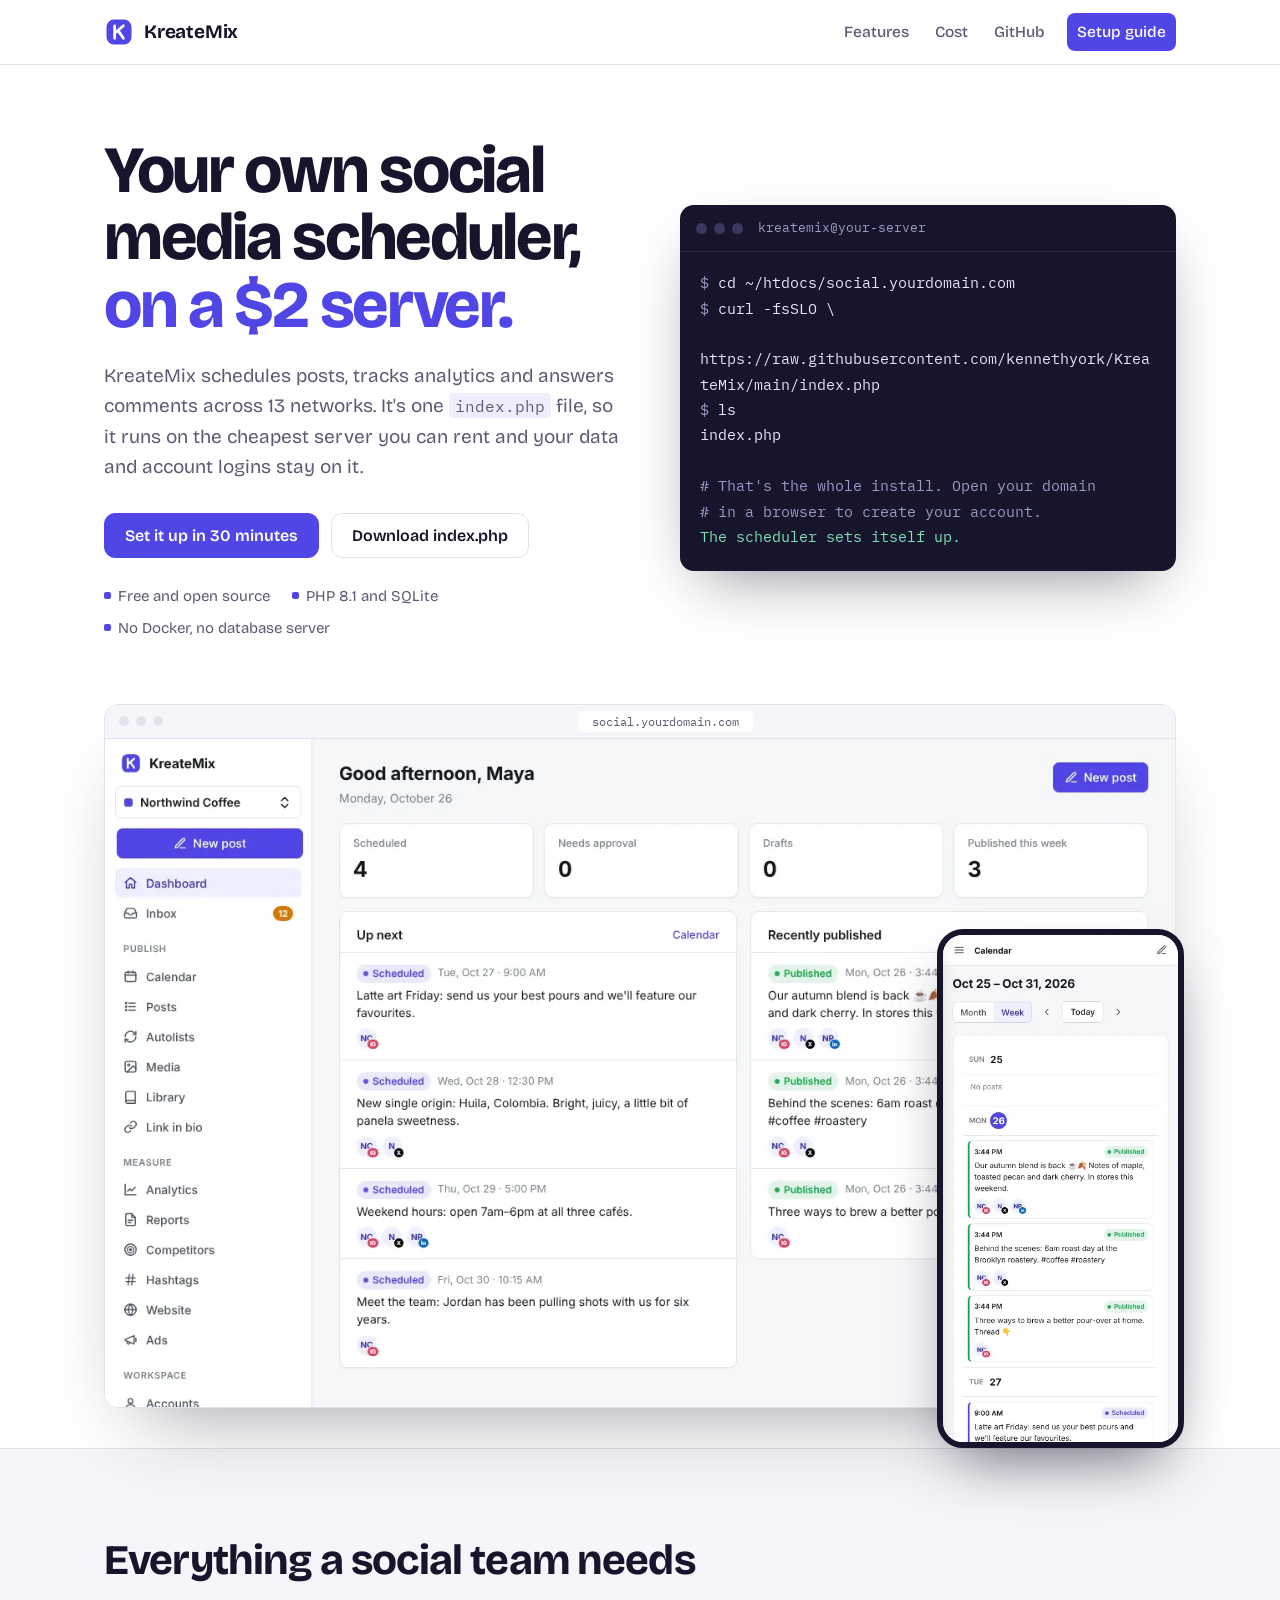
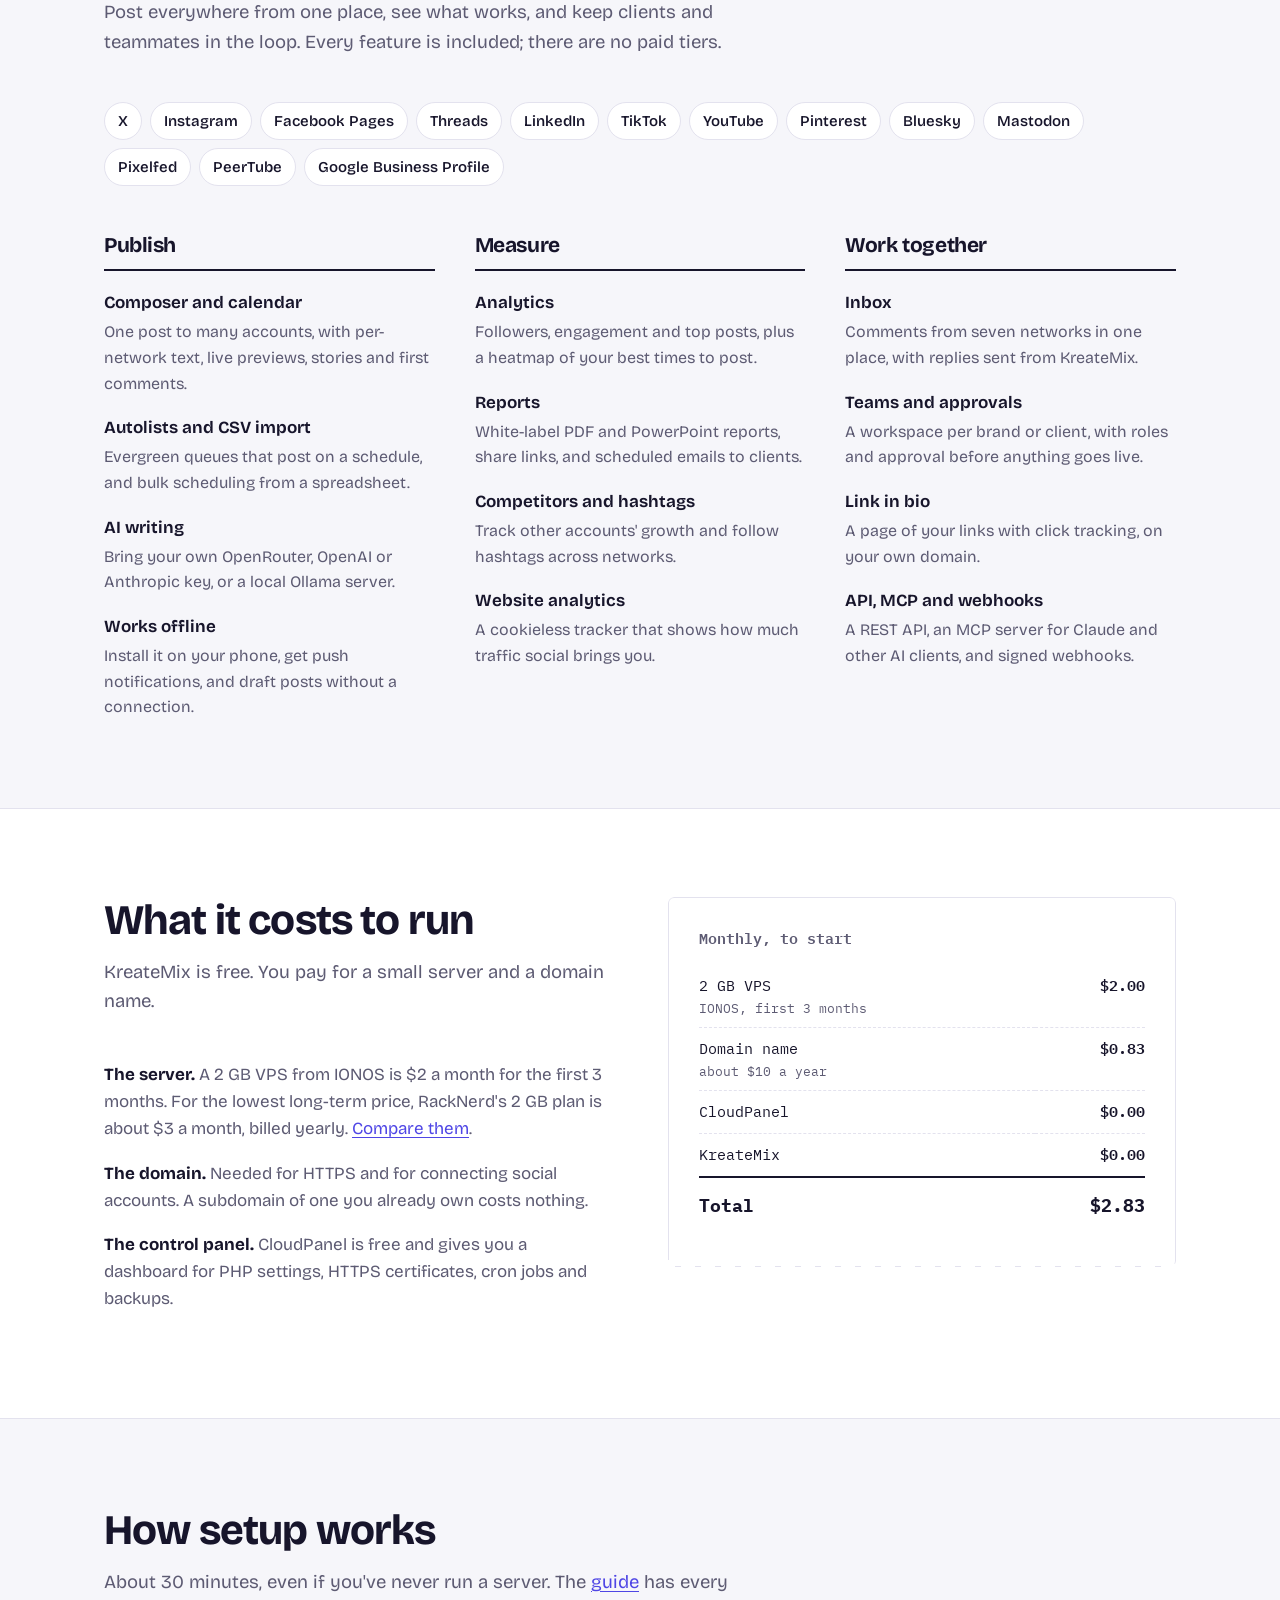
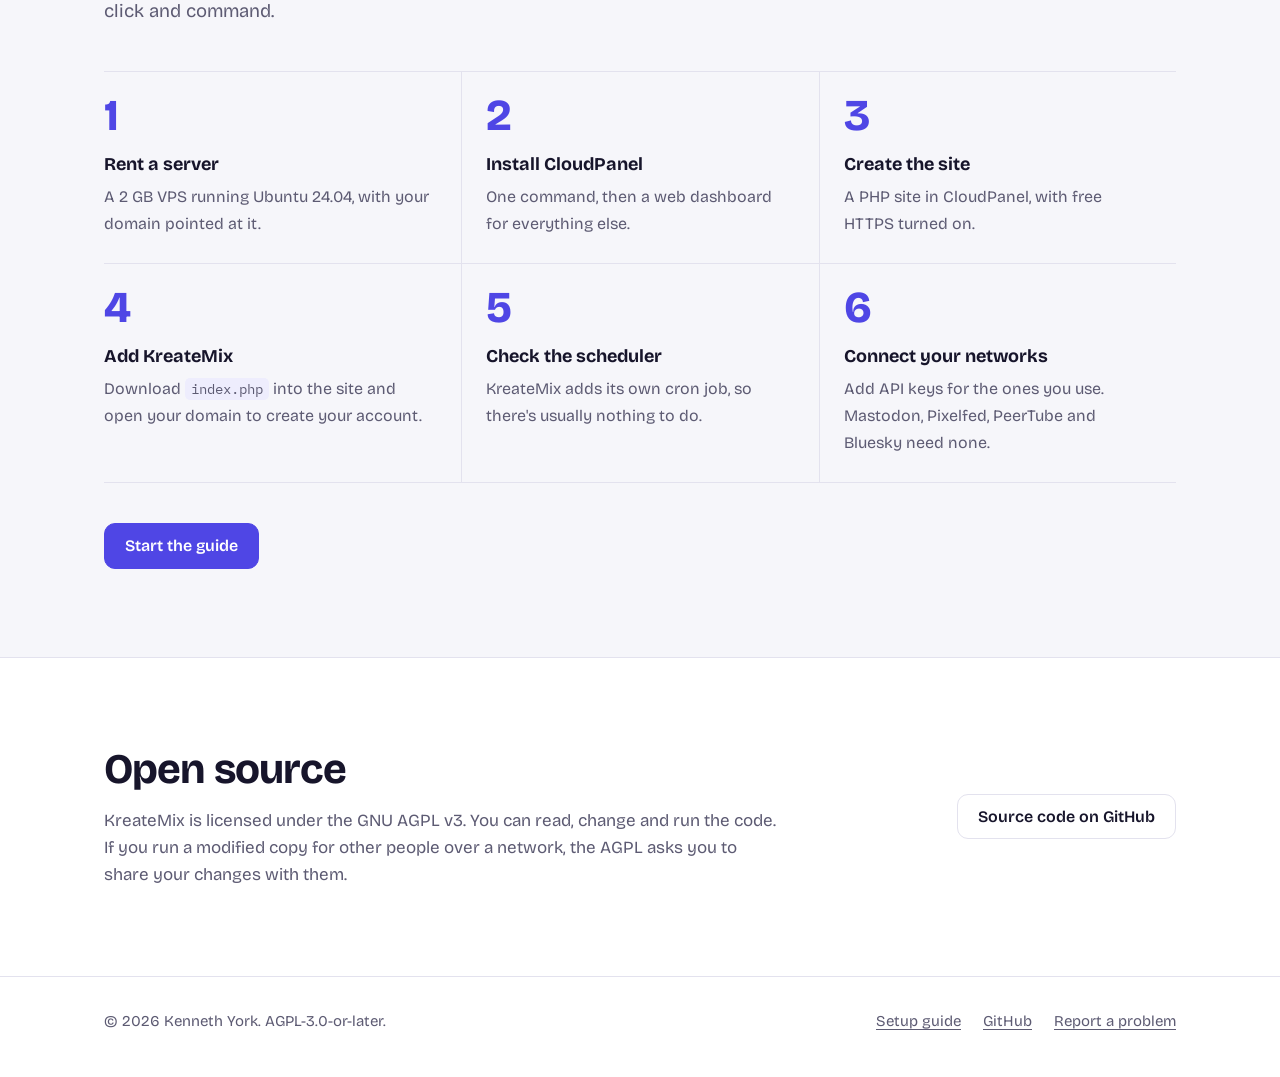
==== commit 1c8bd385: "Docs: rework the mobile layout Smaller hero and section type, full-width buttons, phone screenshot i" ====
--- a/docs/index.html
+++ b/docs/index.html
@@ -46,7 +46,8 @@
       <div class="terminal" role="img" aria-label="Installing KreateMix: download index.php into your site's folder with one command, then open the site to create your account.">
         <div class="terminal-bar" aria-hidden="true"><i></i><i></i><i></i><span>kreatemix@your-server</span></div>
 <pre aria-hidden="true"><span class="p">$ </span>cd ~/htdocs/social.yourdomain.com
-<span class="p">$ </span>curl -fsSLO https://raw.githubusercontent.com/kennethyork/KreateMix/main/index.php
+<span class="p">$ </span>curl -fsSLO \
+    https://raw.githubusercontent.com/kennethyork/KreateMix/main/index.php
 <span class="p">$ </span>ls
 index.php
 
--- a/docs/style.css
+++ b/docs/style.css
@@ -199,18 +199,63 @@
   .setup-steps li:nth-child(2n) { padding-left: 24px; border-left: 1px solid var(--line); }
 }
 @media (max-width: 600px) {
-  body { font-size: 16.5px; }
+  body { font-size: 16px; }
   .wrap { padding: 0 18px; }
-  .hero { padding-top: 40px; }
-  .lead { font-size: 18px; }
-  .band { padding: 60px 0; }
-  .setup-steps { grid-template-columns: 1fr; }
-  .setup-steps li:nth-child(2n) { padding-left: 0; border-left: 0; }
-  .setup-steps li::before { font-size: 34px; }
-  .shots { margin-top: 44px; padding-bottom: 28px; }
-  .shot-phone { width: 38%; right: -4px; border-width: 4px; border-radius: 18px; }
-  .shot-desktop .chrome span { display: none; }
-  .terminal { font-size: 13px; }
-  .oss { grid-template-columns: 1fr; }
-  .receipt { padding: 22px 20px 34px; }
-}
+  .hero { padding-top: 36px; }
+  .hero h1 { font-size: 36px; margin-bottom: 16px; }
+  .lead { font-size: 16.5px; margin-bottom: 24px; }
+  .actions { flex-direction: column; gap: 10px; }
+  .actions .btn { justify-content: center; width: 100%; padding: 14px 20px; }
+  .facts { flex-direction: column; gap: 6px; margin-top: 20px; font-size: 14.5px; }
+  .hero-grid { gap: 32px; }
+
+  /* Terminal: keep lines intact and let long ones scroll sideways */
+  .terminal { font-size: 12.5px; line-height: 1.65; }
+  .terminal pre { white-space: pre; overflow-x: auto; overflow-wrap: normal; padding: 14px 16px 18px; }
+  .terminal-bar { padding: 10px 14px; }
+
+  /* On a phone, show the phone screenshot instead of a shrunken desktop one */
+  .shots { margin-top: 36px; padding-bottom: 0; display: flex; justify-content: center; }
+  .shot-desktop { display: none; }
+  .shot-phone { position: static; width: 68%; min-width: 0; max-width: 280px; border-width: 5px; border-radius: 28px; }
+
+  .band { padding: 52px 0; }
+  .band h2 { font-size: 28px; margin-bottom: 10px; }
+  .band .intro { font-size: 16.5px; margin-bottom: 28px; }
+
+  .networks { gap: 6px; margin-bottom: 32px; }
+  .networks li { padding: 4px 10px; font-size: 13.5px; }
+  .feature-groups { gap: 28px; }
+  .feature-groups h3 { font-size: 19px; padding-bottom: 8px; }
+  .feature-groups dt { margin-top: 14px; font-size: 15.5px; }
+  .feature-groups dd { font-size: 15px; line-height: 1.5; }
+
+  .cost-grid { gap: 28px; }
+  .cost-notes p { font-size: 15.5px; }
+  .receipt { padding: 20px 18px 34px; font-size: 14px; }
+  .receipt table { font-size: 14px; }
+
+  /* Steps: number beside the text, not above it */
+  .setup-steps { grid-template-columns: 1fr; margin-bottom: 28px; }
+  .setup-steps li, .setup-steps li:nth-child(2n), .setup-steps li:not(:nth-child(3n + 1)) { display: grid; grid-template-columns: 34px 1fr; column-gap: 12px; padding: 16px 0; border-left: 0; }
+  .setup-steps li::before { grid-row: span 2; font-size: 26px; margin: 0; }
+  .setup-steps strong { font-size: 16.5px; margin-bottom: 2px; }
+  .setup-steps span { font-size: 15px; }
+  #setup > .wrap > .btn { width: 100%; justify-content: center; }
+
+  .oss { grid-template-columns: 1fr; gap: 20px; }
+  .oss .btn { justify-content: center; }
+  footer { padding: 26px 0 36px; font-size: 14.5px; }
+  footer .wrap { flex-direction: column; align-items: flex-start; }
+
+  /* Guide */
+  .content h1 { font-size: 30px; }
+  .content .lead { font-size: 16.5px; }
+  .content h2 { font-size: 23px; margin-top: 40px; padding-top: 18px; }
+  .content h3 { font-size: 18px; }
+  pre { font-size: 12.5px; padding: 46px 14px 14px; }
+  pre::before { content: ""; position: absolute; left: 0; right: 0; top: 38px; border-top: 1px solid rgba(255, 255, 255, 0.08); }
+  .copy { top: 6px; right: 6px; }
+  table { font-size: 14px; }
+  th, td { padding: 8px 10px; }
+}
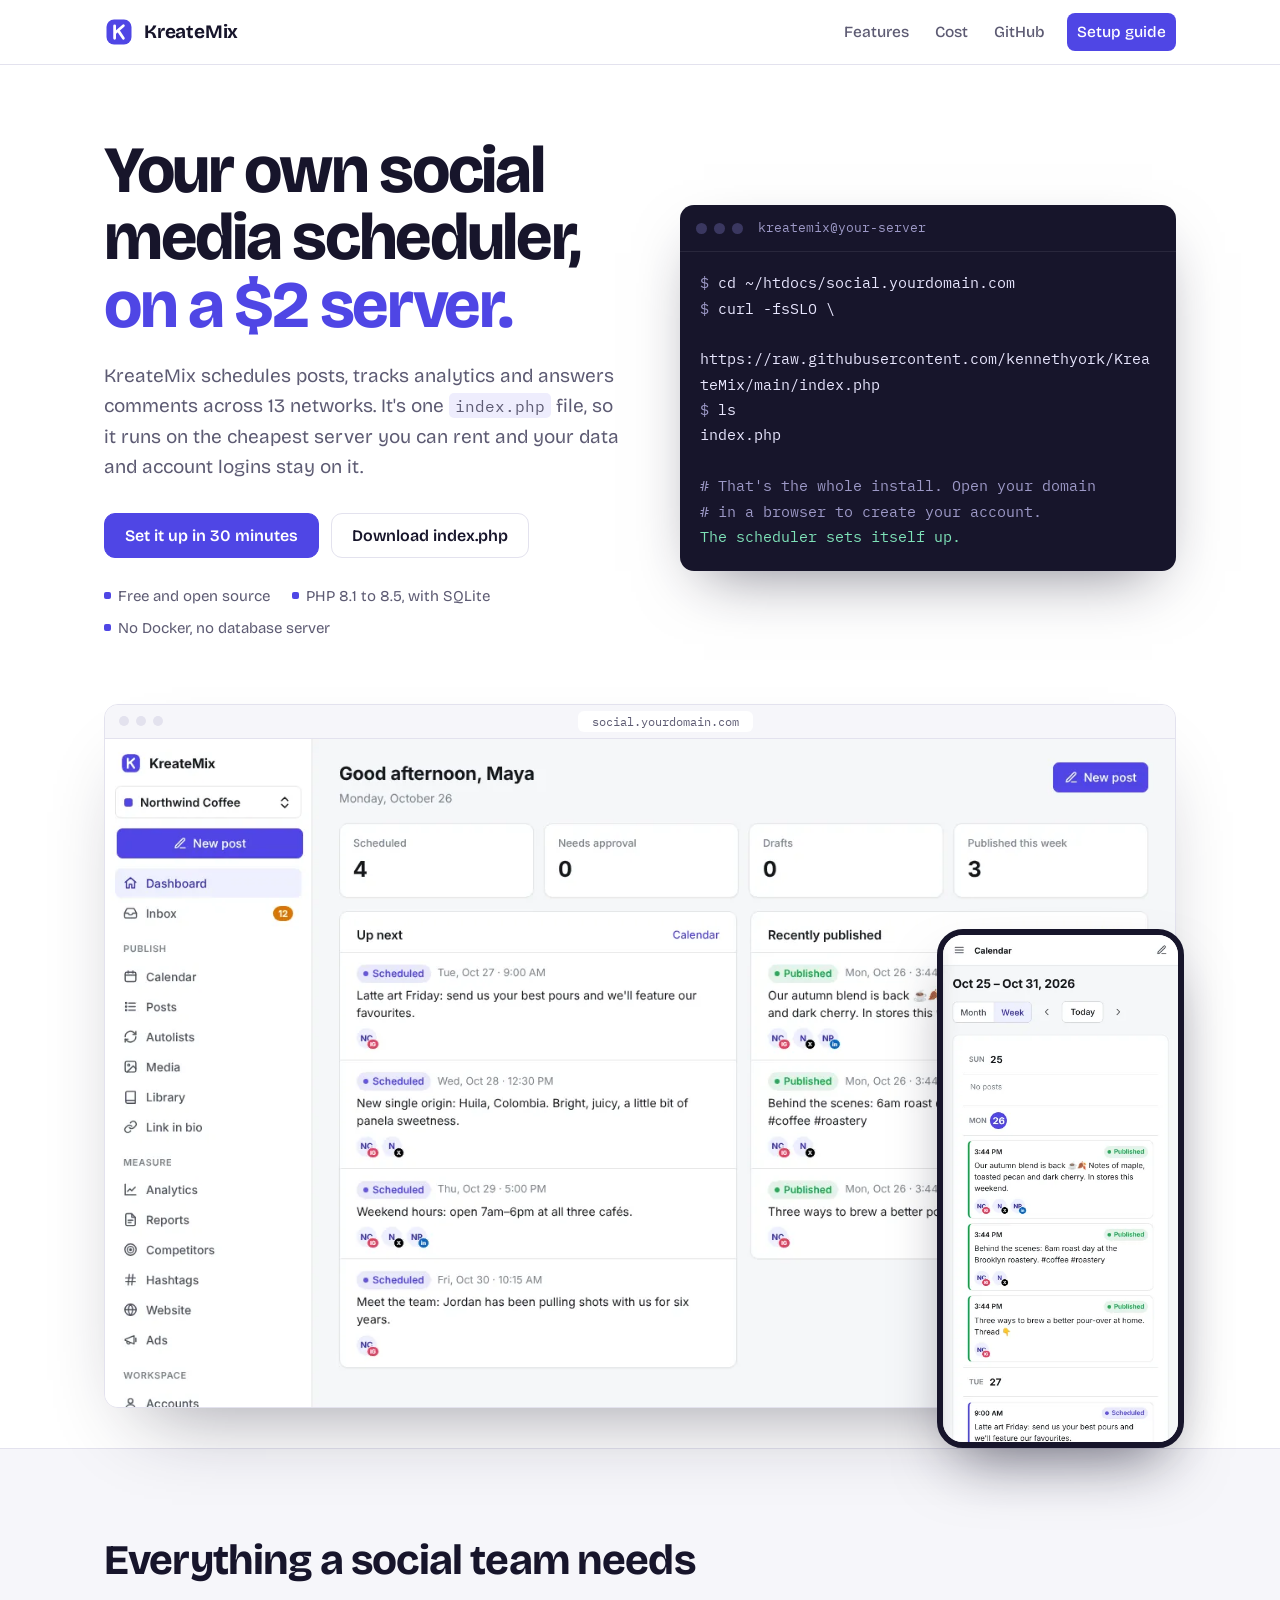
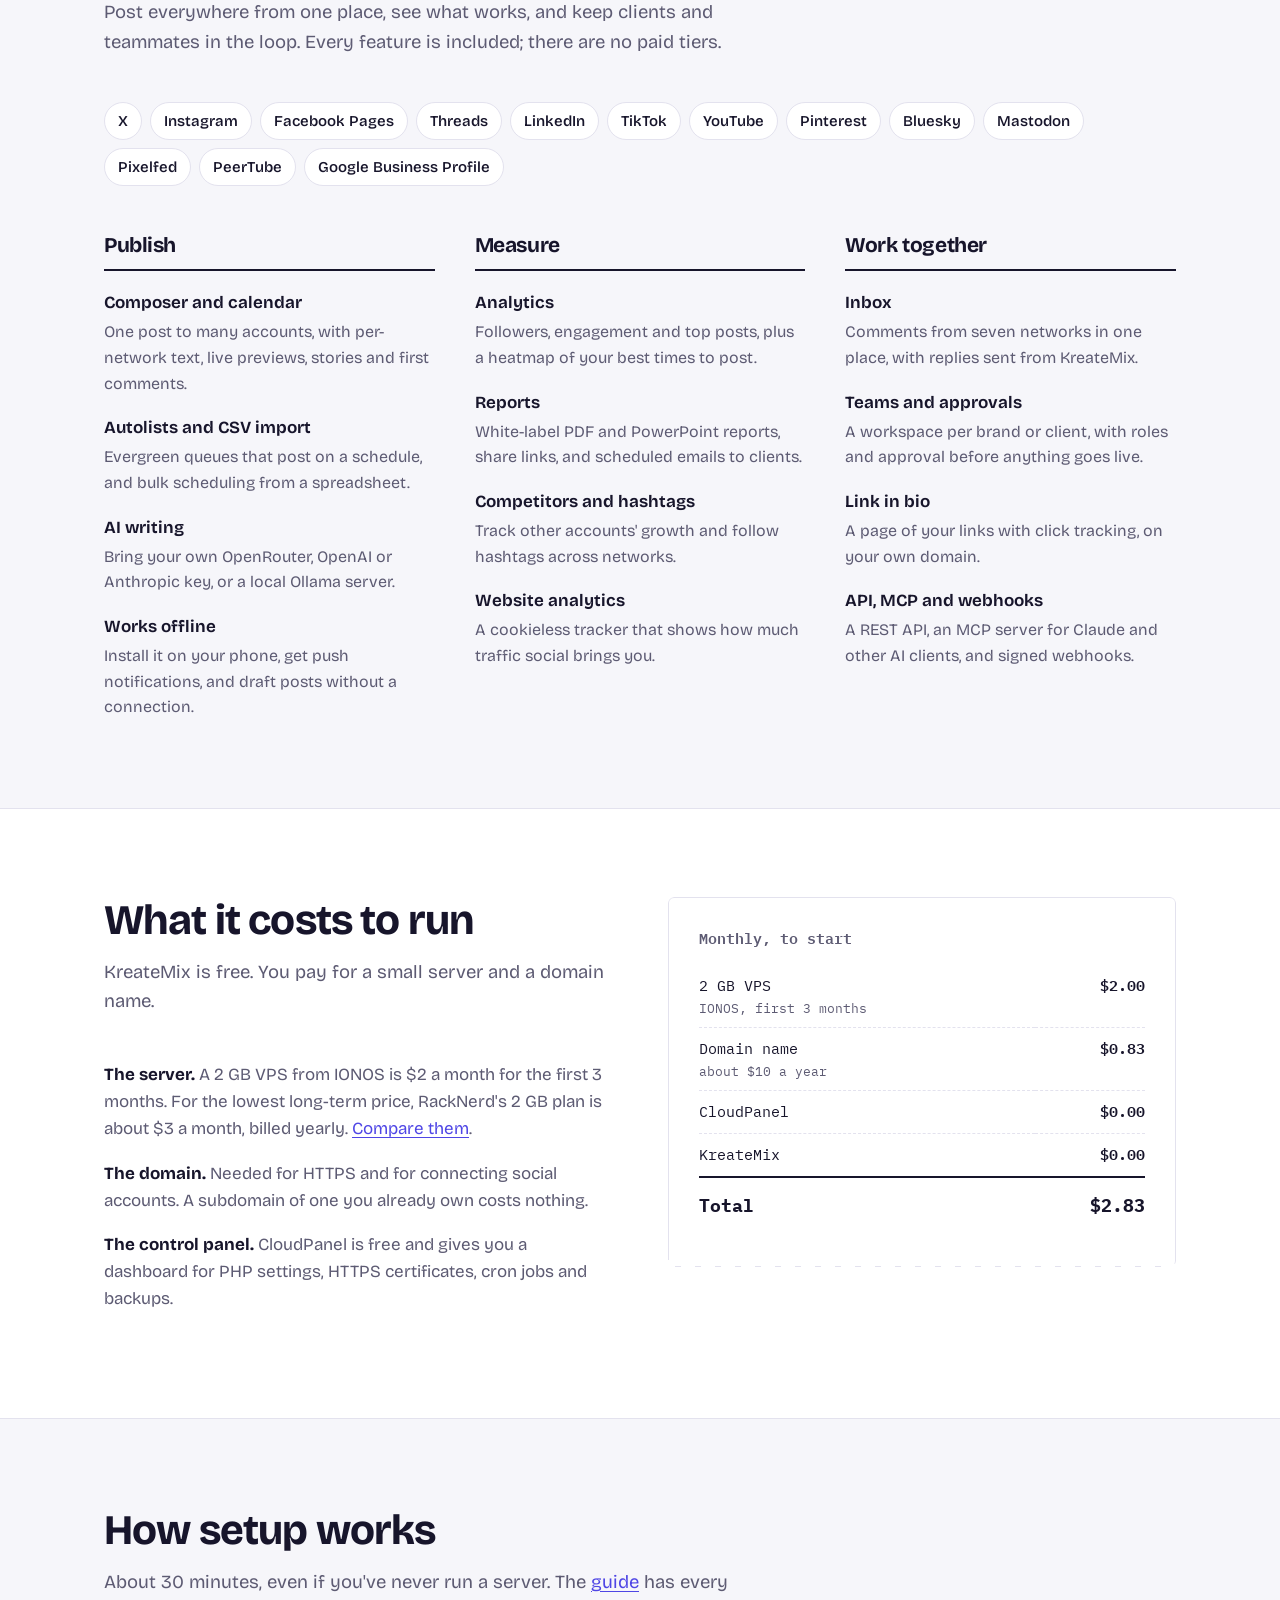
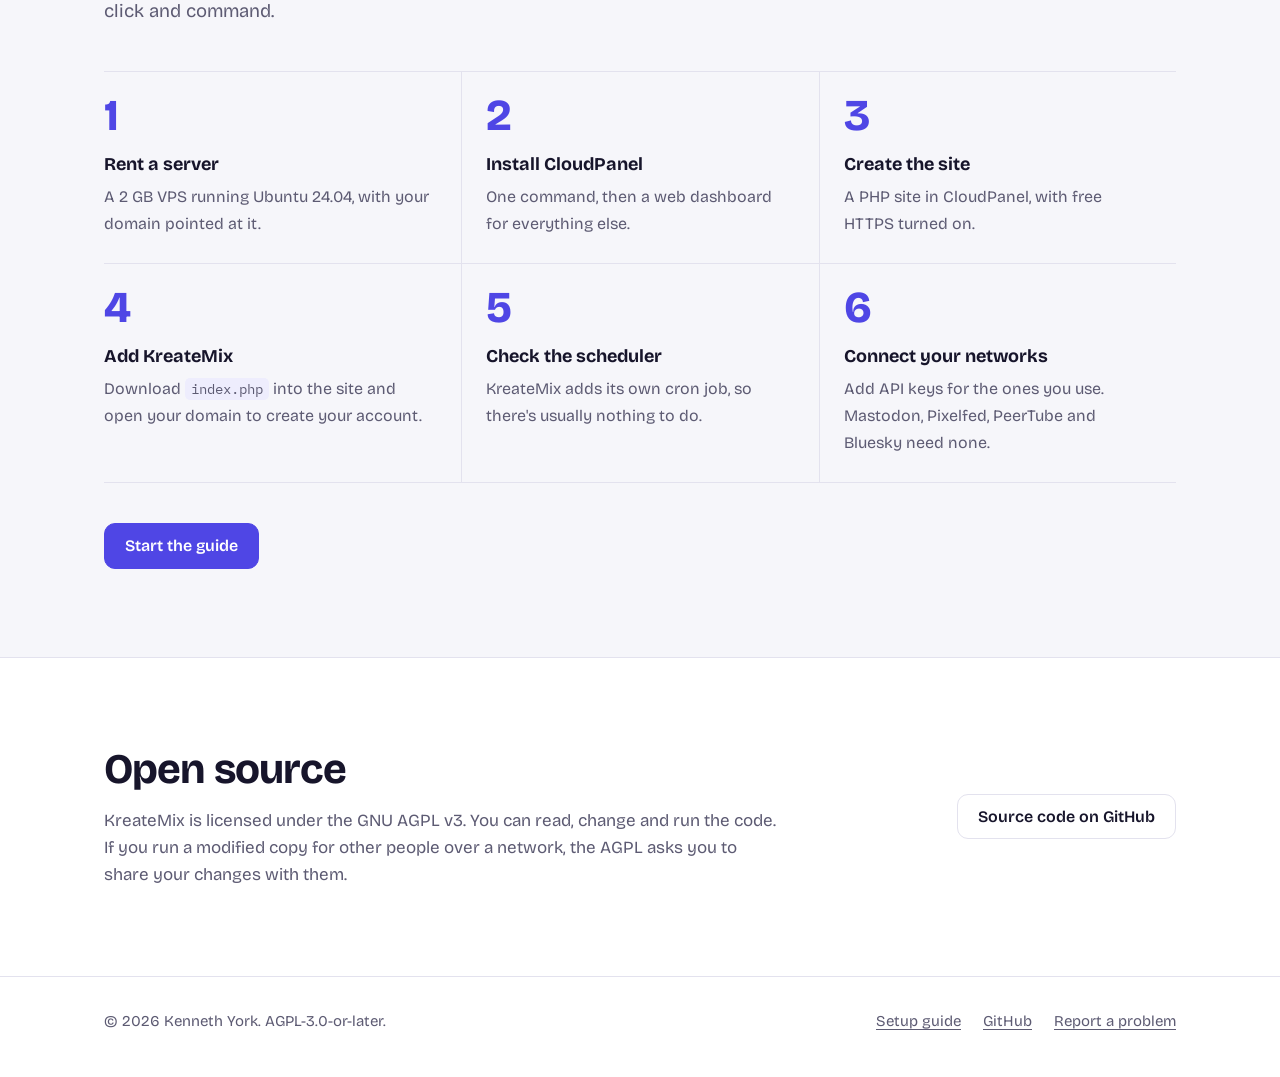
==== commit 9a07ac16: "Support PHP 8.5 Drop curl_close() and imagedestroy(), deprecated in PHP 8.5 (no-ops since 8.0). Test" ====
--- a/docs/index.html
+++ b/docs/index.html
@@ -38,7 +38,7 @@
         </div>
         <ul class="facts">
           <li>Free and open source</li>
-          <li>PHP 8.1 and SQLite</li>
+          <li>PHP 8.1 to 8.5, with SQLite</li>
           <li>No Docker, no database server</li>
         </ul>
       </div>
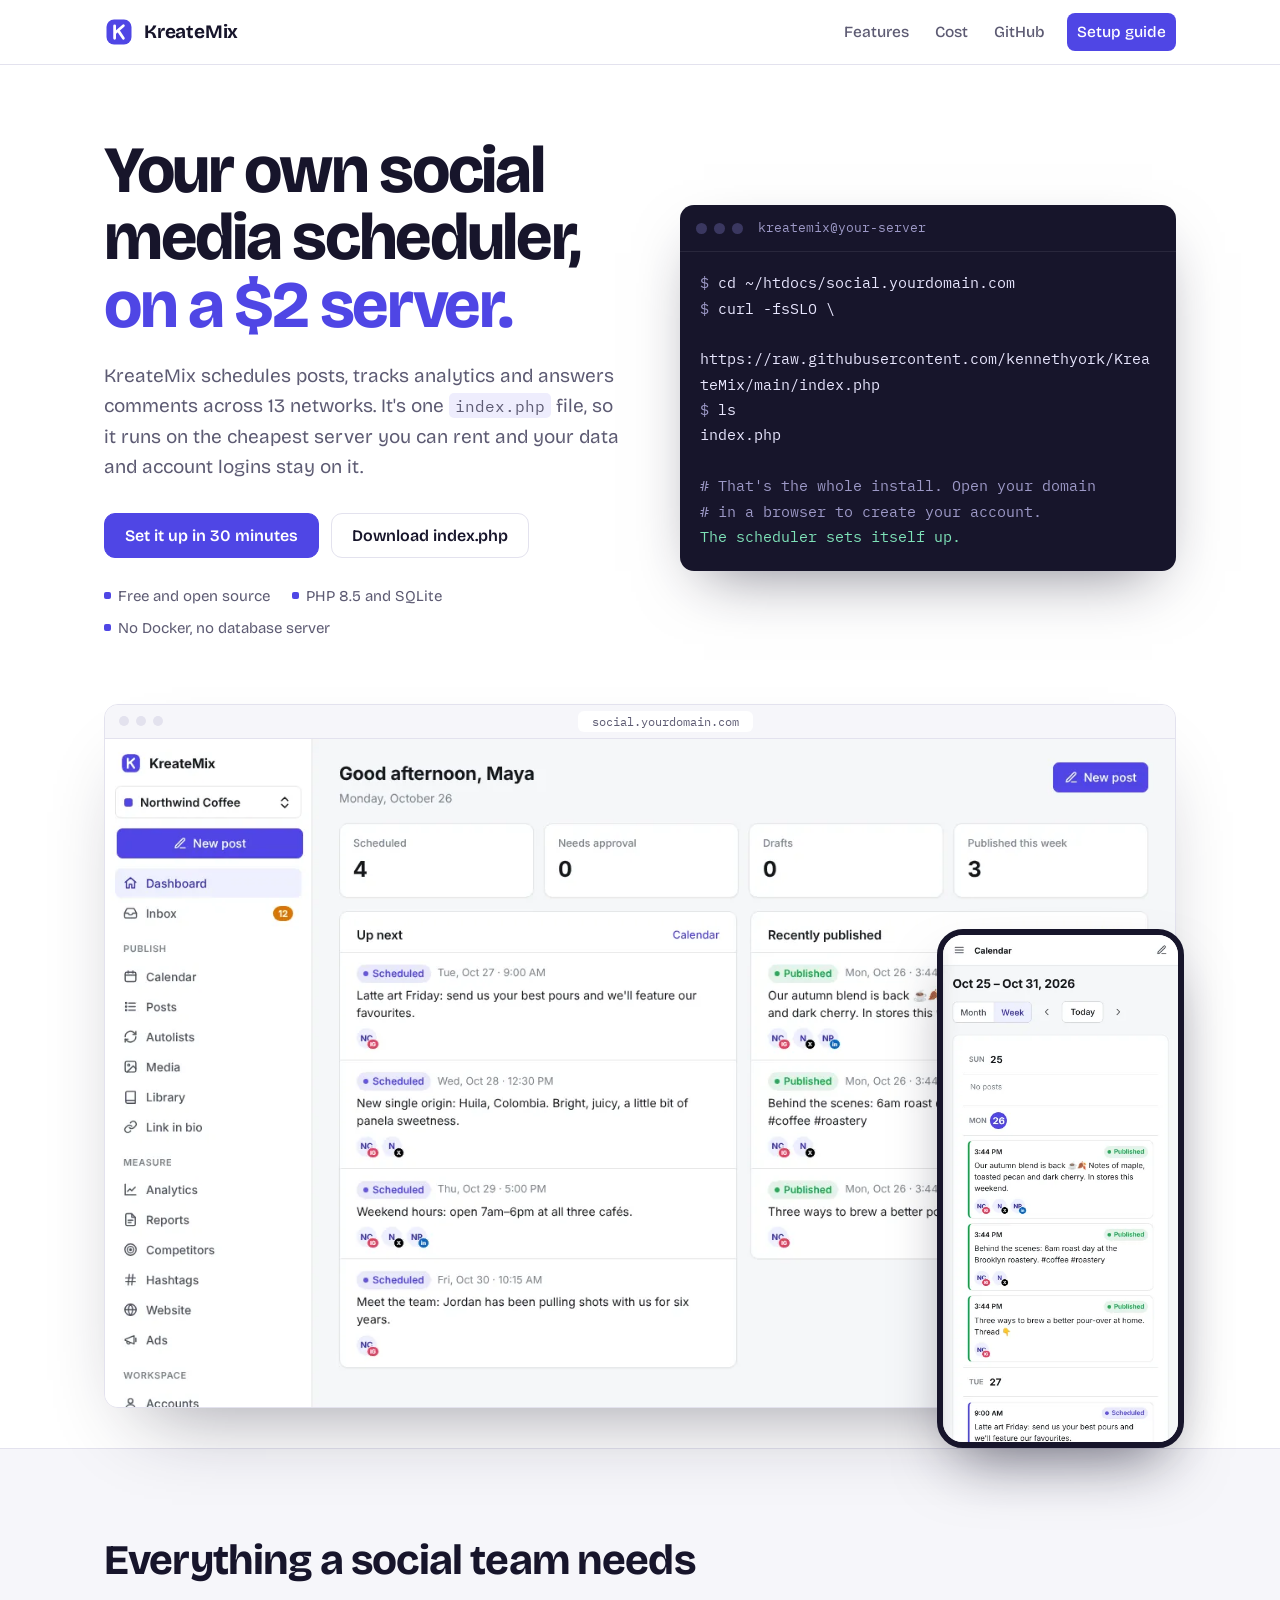
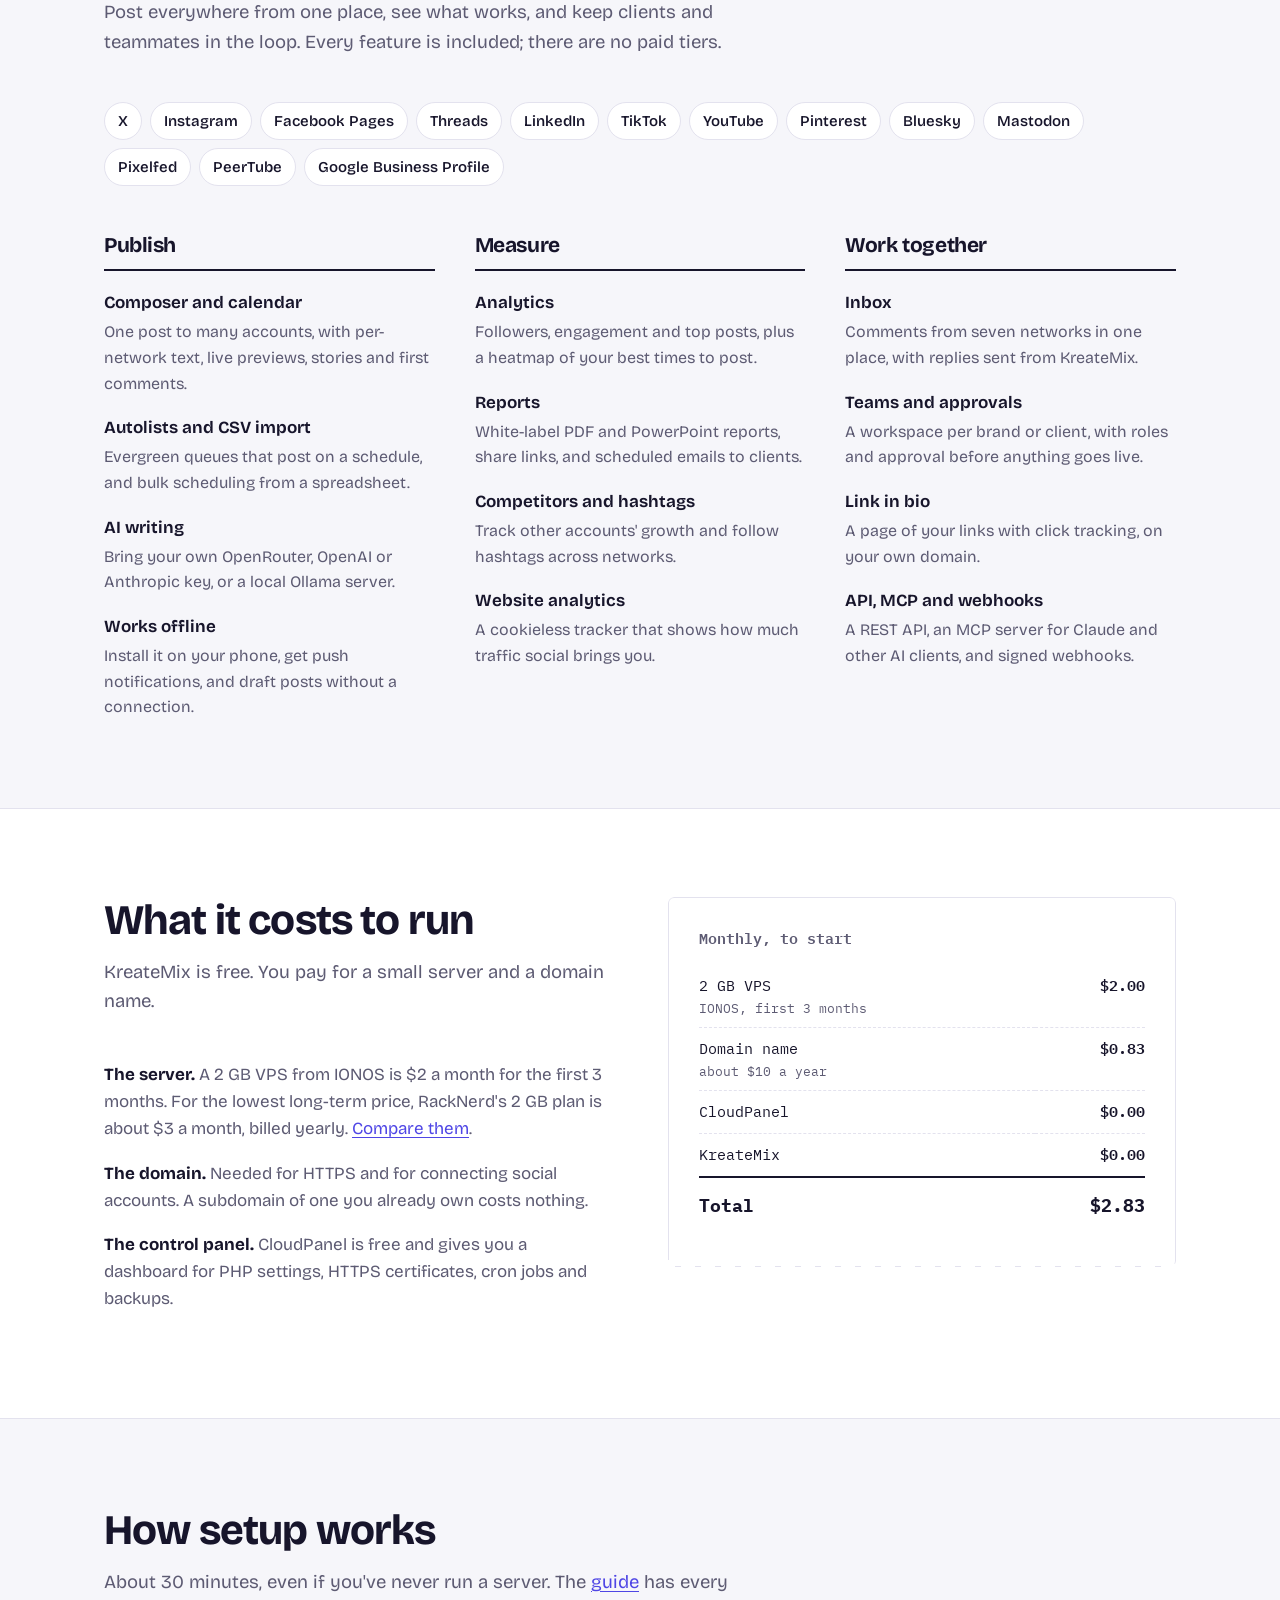
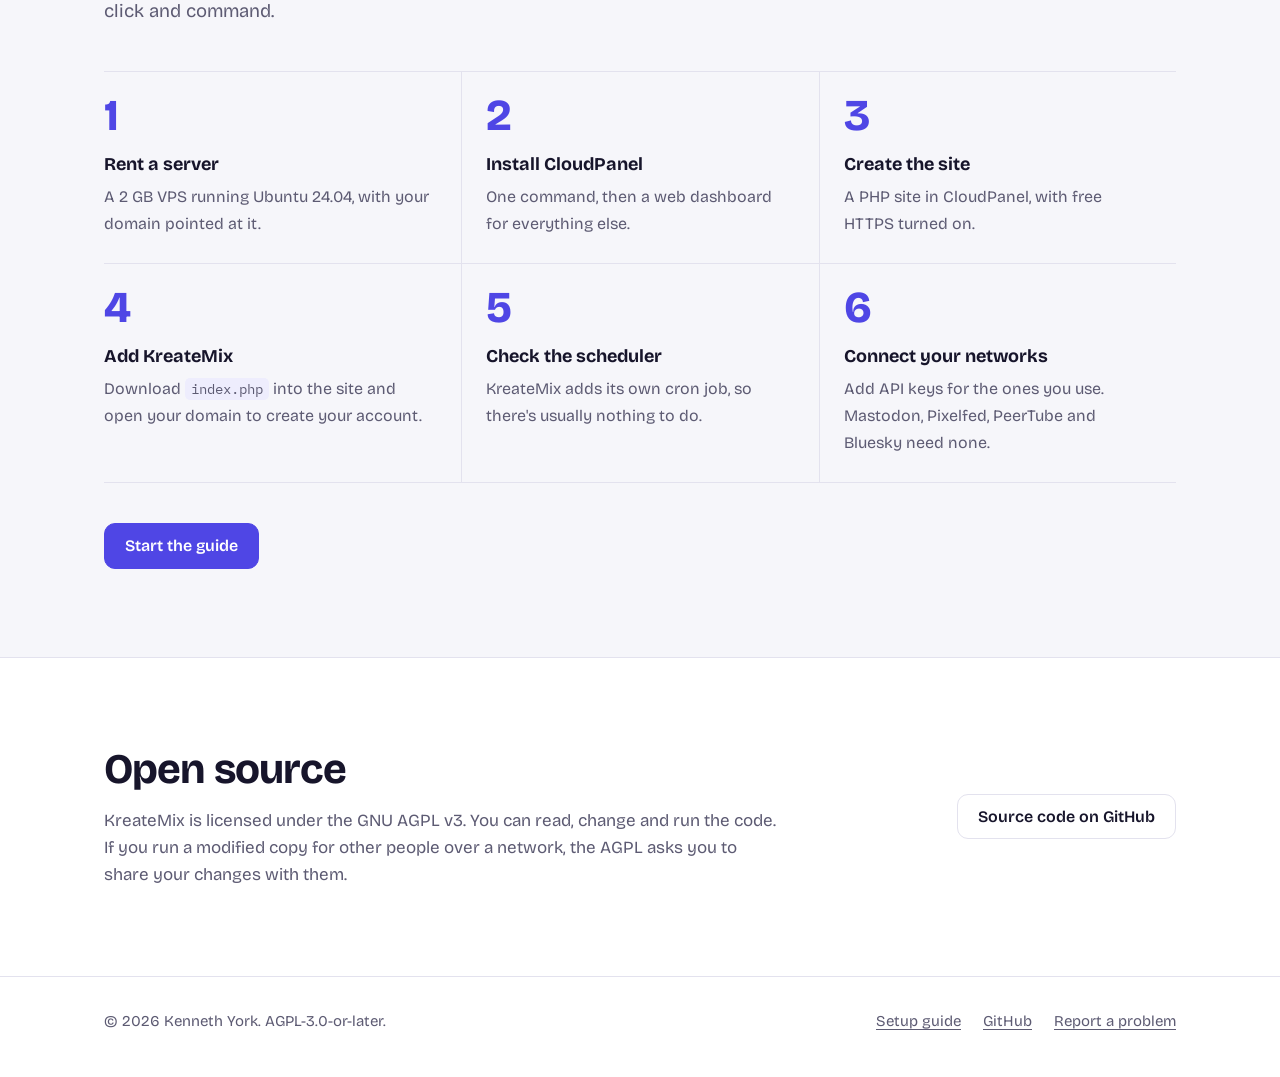
==== commit 30174d39: "Require PHP 8.5 The app now stops with a clear message (web and command line) on older PHP versions." ====
--- a/docs/index.html
+++ b/docs/index.html
@@ -38,7 +38,7 @@
         </div>
         <ul class="facts">
           <li>Free and open source</li>
-          <li>PHP 8.1 to 8.5, with SQLite</li>
+          <li>PHP 8.5 and SQLite</li>
           <li>No Docker, no database server</li>
         </ul>
       </div>
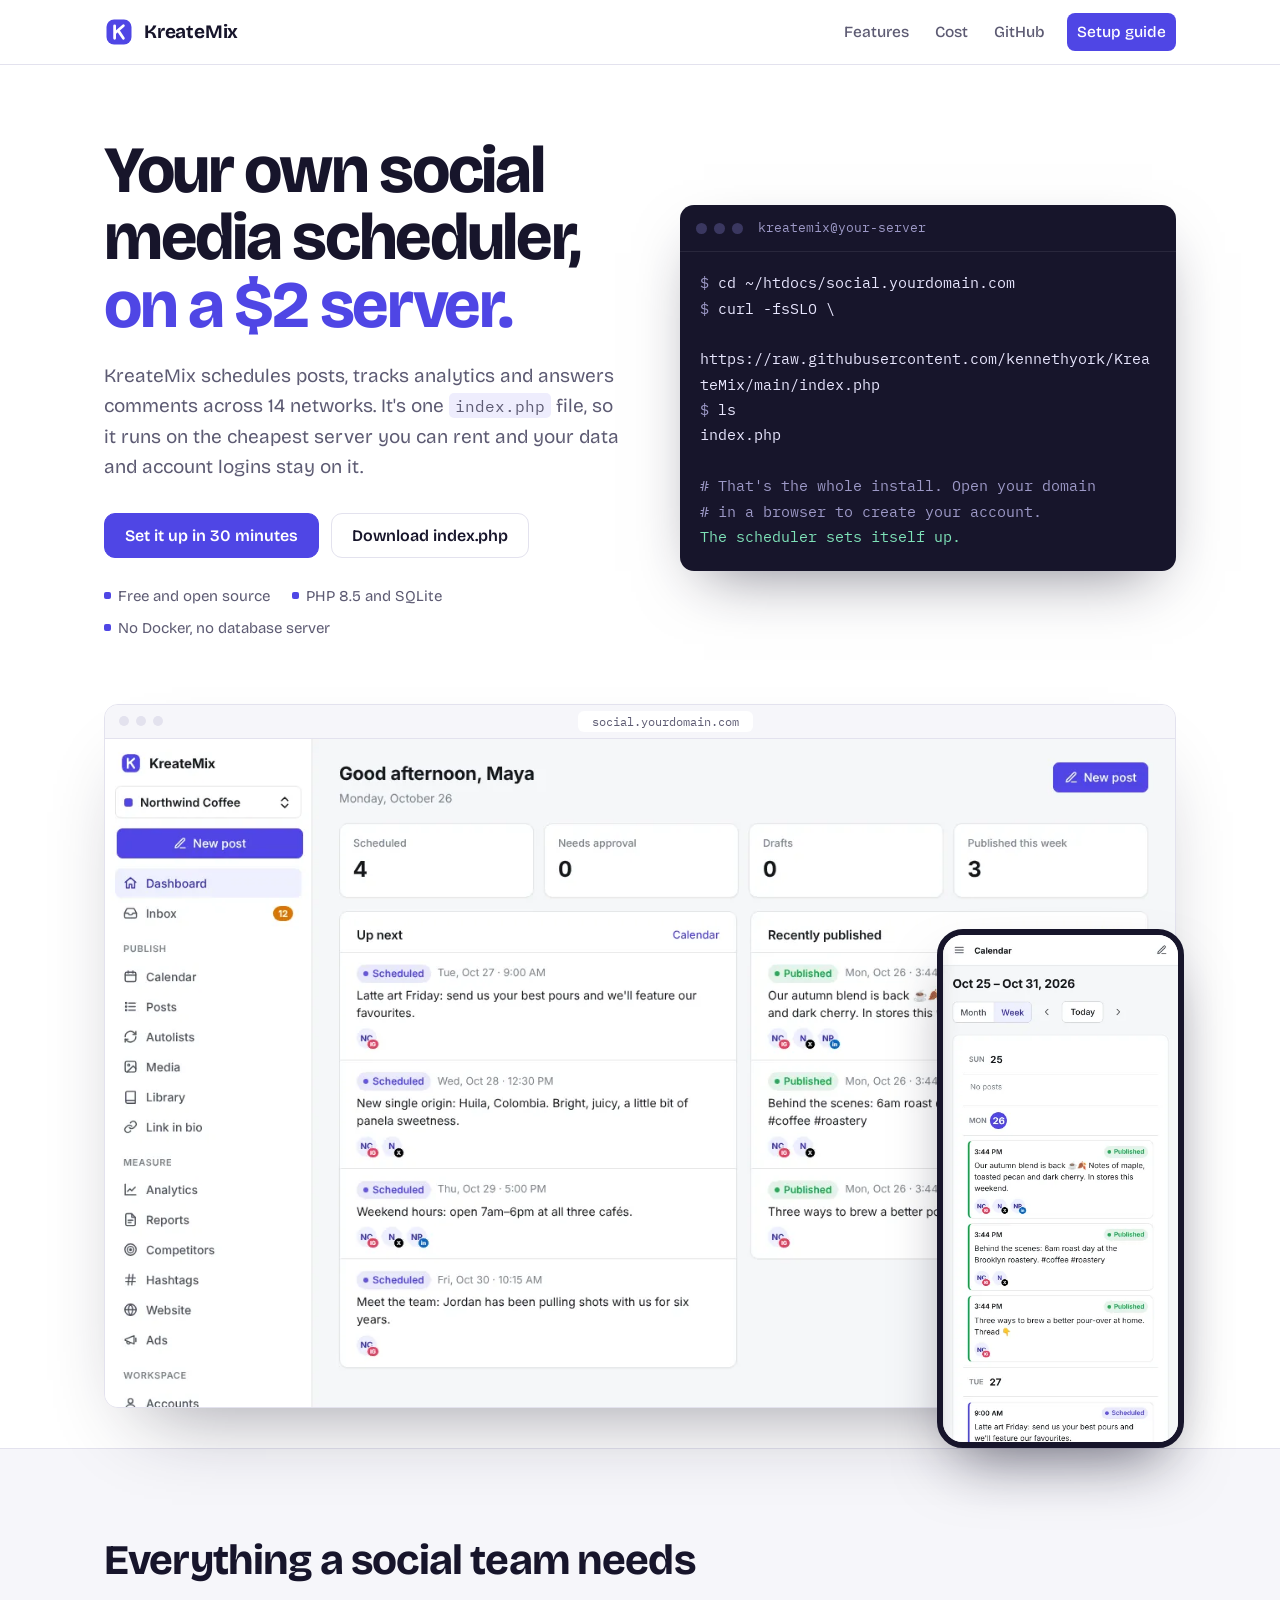
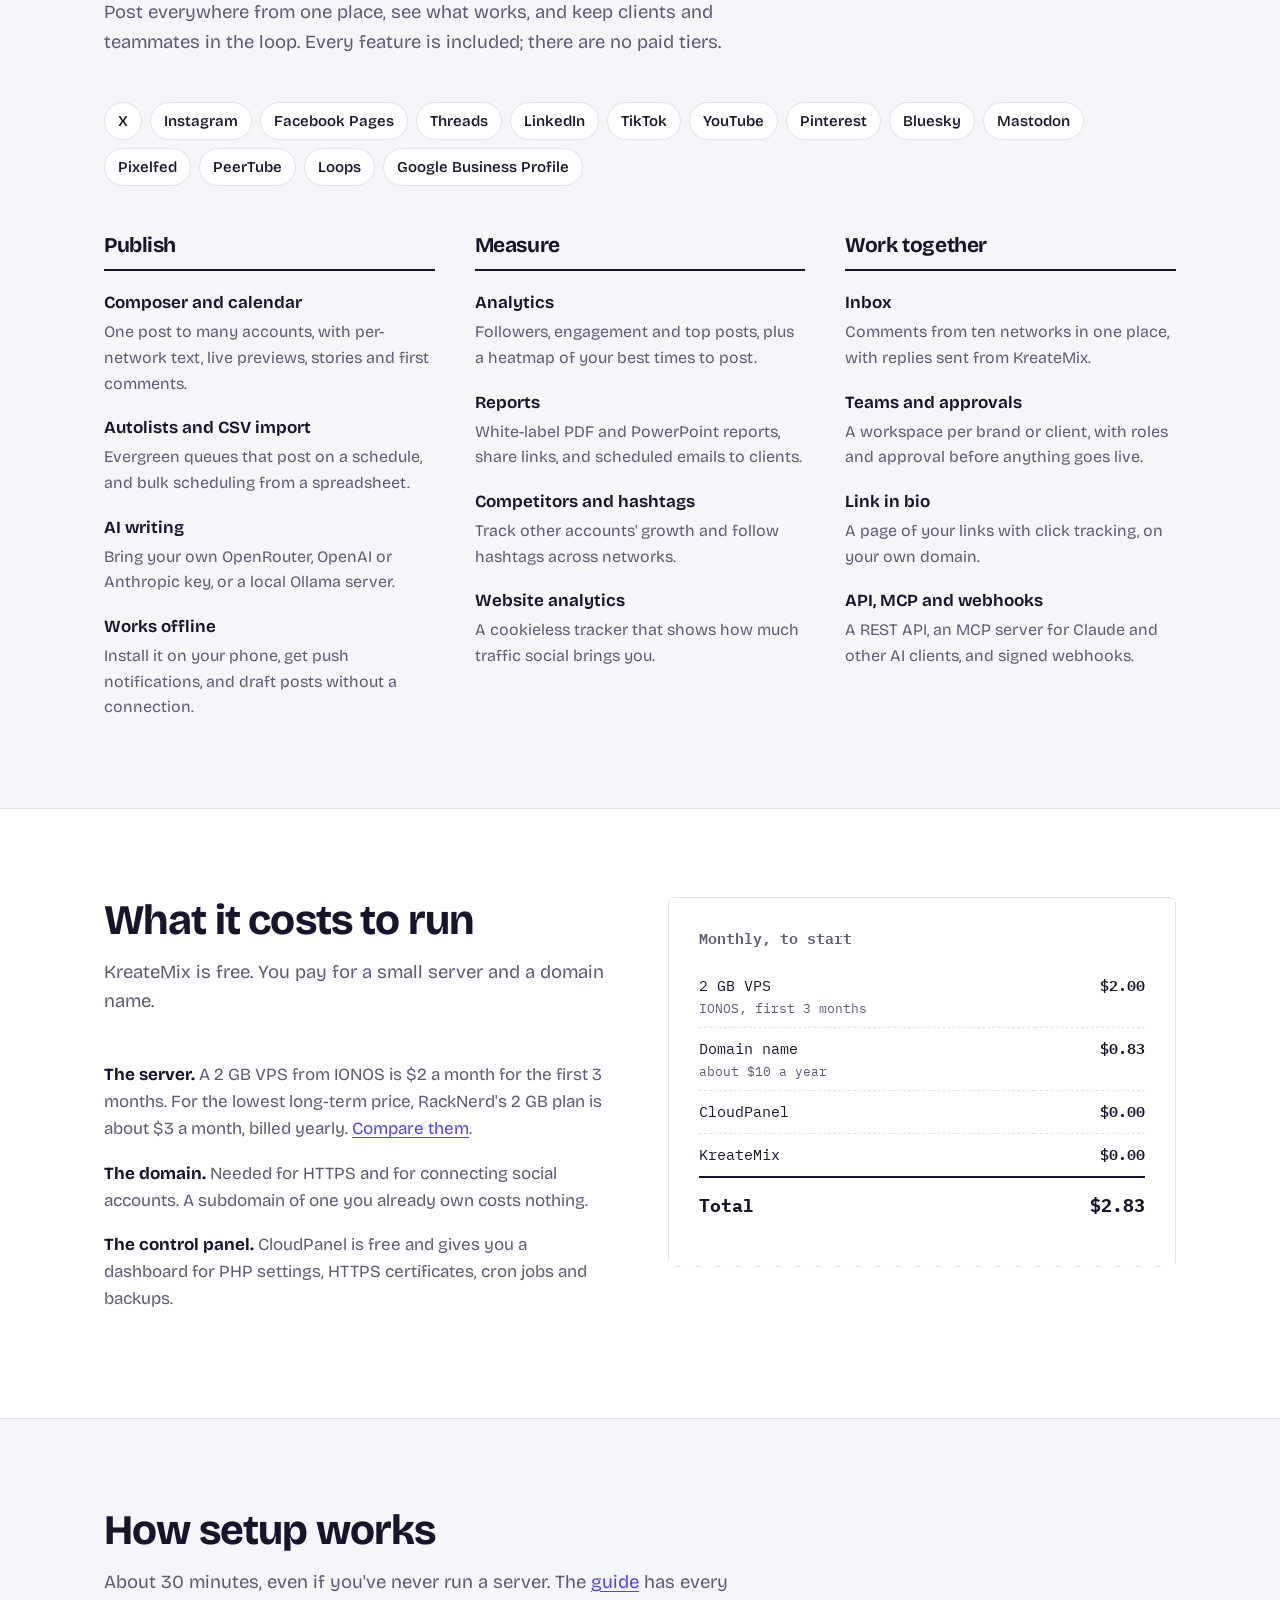
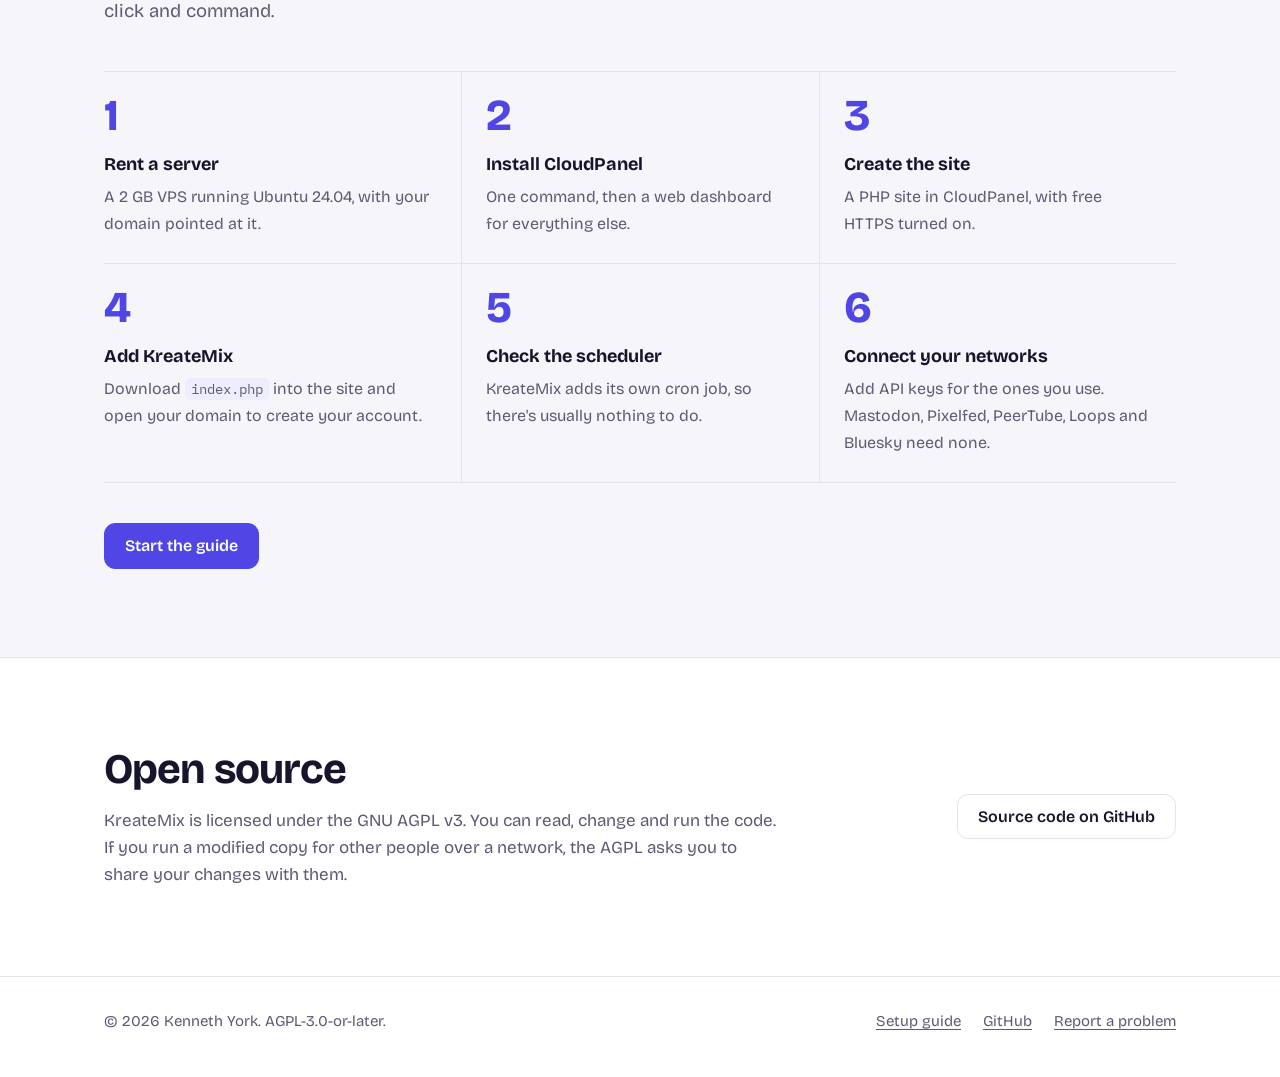
==== commit 3c2c660d: "Add Loops (loops.video) as a platform Loops is the fediverse's short-video network. KreateMix regist" ====
--- a/docs/index.html
+++ b/docs/index.html
@@ -4,7 +4,7 @@
 <meta charset="utf-8">
 <meta name="viewport" content="width=device-width, initial-scale=1">
 <title>KreateMix: self-hosted social media scheduling in one PHP file</title>
-<meta name="description" content="Schedule posts, read analytics and answer comments across 13 networks, including X, Instagram, Facebook, LinkedIn, TikTok, YouTube and Bluesky. Self-hosted, open source (AGPL), one PHP file.">
+<meta name="description" content="Schedule posts, read analytics and answer comments across 14 networks, including X, Instagram, Facebook, LinkedIn, TikTok, YouTube and Bluesky. Self-hosted, open source (AGPL), one PHP file.">
 <meta name="theme-color" content="#4f46e5">
 <link rel="icon" href="favicon.svg" type="image/svg+xml">
 <link rel="preconnect" href="https://fonts.googleapis.com">
@@ -31,7 +31,7 @@
     <div class="wrap hero-grid">
       <div>
         <h1>Your own social media scheduler, <span class="price-line">on a $2 server.</span></h1>
-        <p class="lead">KreateMix schedules posts, tracks analytics and answers comments across 13 networks. It's one <code>index.php</code> file, so it runs on the cheapest server you can rent and your data and account logins stay on it.</p>
+        <p class="lead">KreateMix schedules posts, tracks analytics and answers comments across 14 networks. It's one <code>index.php</code> file, so it runs on the cheapest server you can rent and your data and account logins stay on it.</p>
         <div class="actions">
           <a class="btn primary" href="self-host.html">Set it up in 30 minutes</a>
           <a class="btn" href="https://github.com/kennethyork/KreateMix/raw/main/index.php" download>Download index.php</a>
@@ -73,7 +73,7 @@
       <h2>Everything a social team needs</h2>
       <p class="intro">Post everywhere from one place, see what works, and keep clients and teammates in the loop. Every feature is included; there are no paid tiers.</p>
       <ul class="networks" aria-label="Supported networks">
-        <li>X</li><li>Instagram</li><li>Facebook Pages</li><li>Threads</li><li>LinkedIn</li><li>TikTok</li><li>YouTube</li><li>Pinterest</li><li>Bluesky</li><li>Mastodon</li><li>Pixelfed</li><li>PeerTube</li><li>Google Business Profile</li>
+        <li>X</li><li>Instagram</li><li>Facebook Pages</li><li>Threads</li><li>LinkedIn</li><li>TikTok</li><li>YouTube</li><li>Pinterest</li><li>Bluesky</li><li>Mastodon</li><li>Pixelfed</li><li>PeerTube</li><li>Loops</li><li>Google Business Profile</li>
       </ul>
       <div class="feature-groups">
         <div>
@@ -97,7 +97,7 @@
         <div>
           <h3>Work together</h3>
           <dl>
-            <dt>Inbox</dt><dd>Comments from seven networks in one place, with replies sent from KreateMix.</dd>
+            <dt>Inbox</dt><dd>Comments from ten networks in one place, with replies sent from KreateMix.</dd>
             <dt>Teams and approvals</dt><dd>A workspace per brand or client, with roles and approval before anything goes live.</dd>
             <dt>Link in bio</dt><dd>A page of your links with click tracking, on your own domain.</dd>
             <dt>API, MCP and webhooks</dt><dd>A REST API, an MCP server for Claude and other AI clients, and signed webhooks.</dd>
@@ -139,7 +139,7 @@
         <li><strong>Create the site</strong><span>A PHP site in CloudPanel, with free HTTPS turned on.</span></li>
         <li><strong>Add KreateMix</strong><span>Download <code>index.php</code> into the site and open your domain to create your account.</span></li>
         <li><strong>Check the scheduler</strong><span>KreateMix adds its own cron job, so there's usually nothing to do.</span></li>
-        <li><strong>Connect your networks</strong><span>Add API keys for the ones you use. Mastodon, Pixelfed, PeerTube and Bluesky need none.</span></li>
+        <li><strong>Connect your networks</strong><span>Add API keys for the ones you use. Mastodon, Pixelfed, PeerTube, Loops and Bluesky need none.</span></li>
       </ol>
       <a class="btn primary" href="self-host.html">Start the guide</a>
     </div>
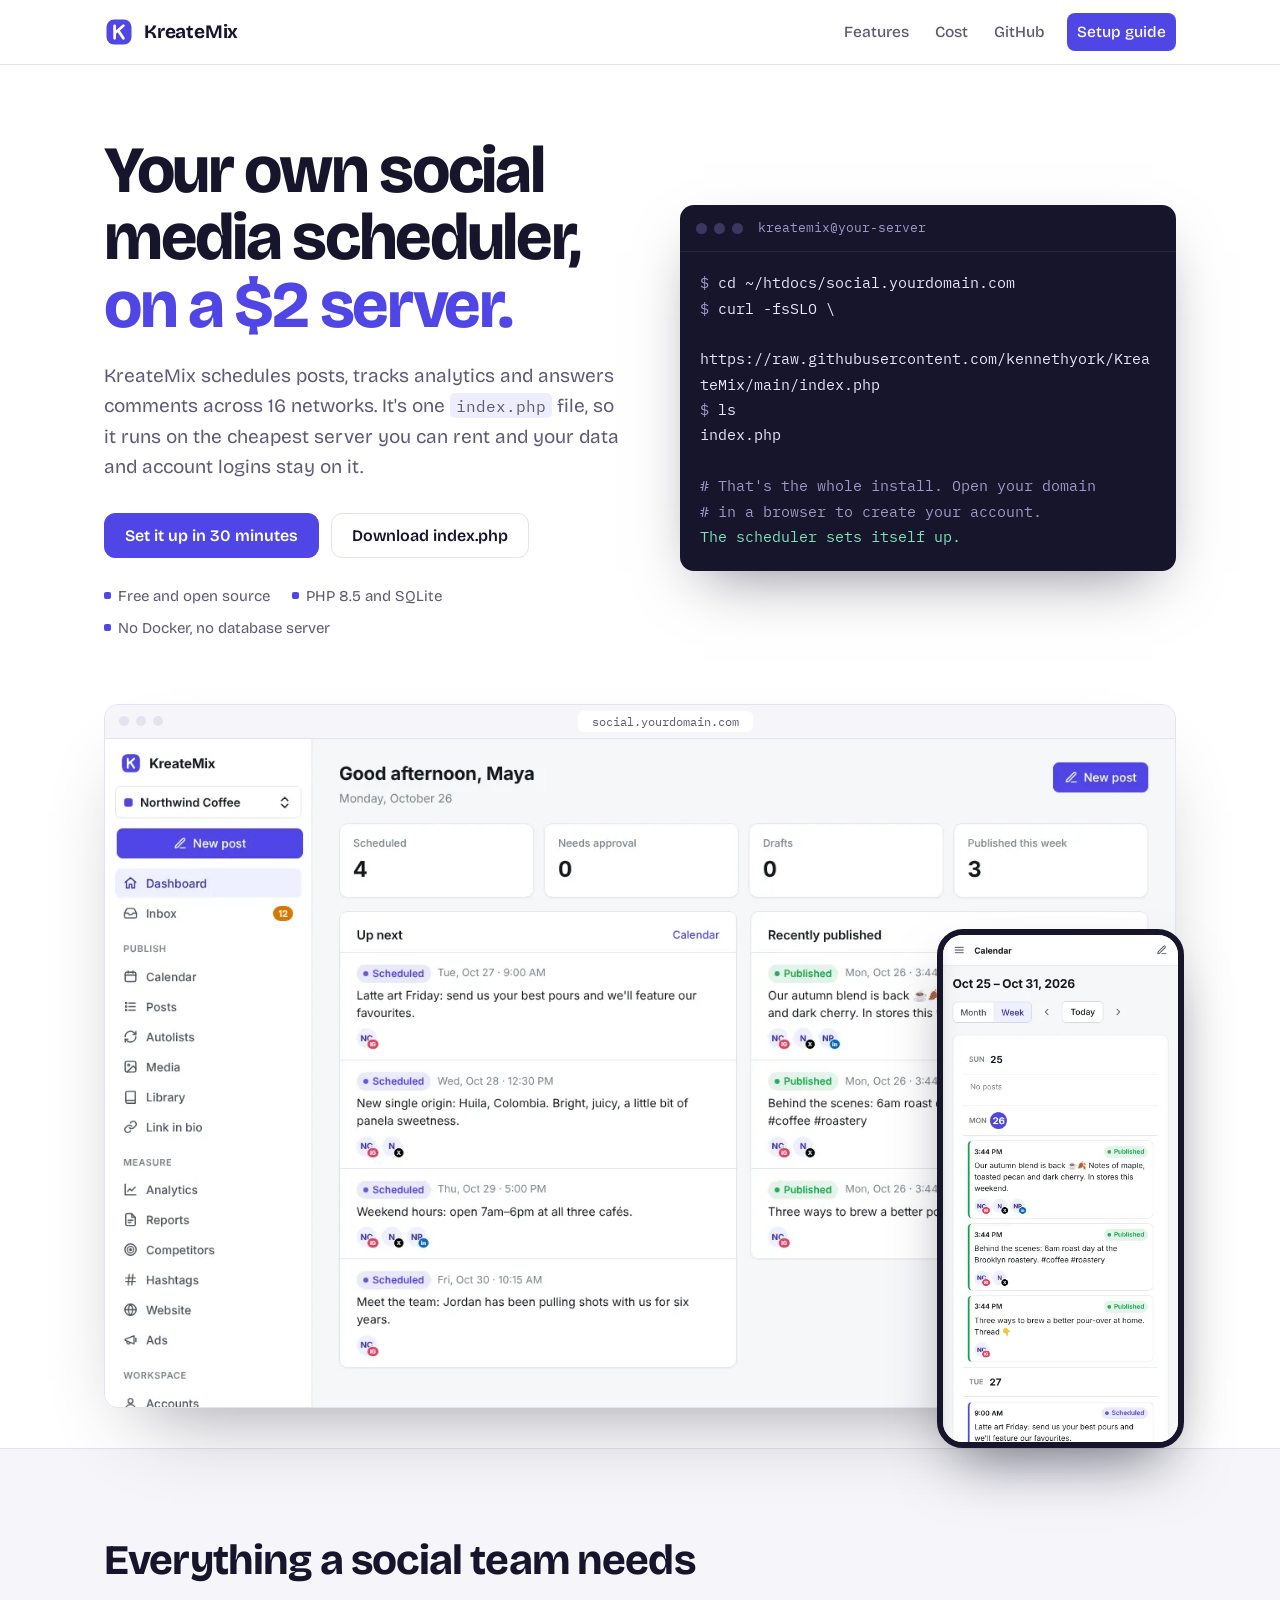
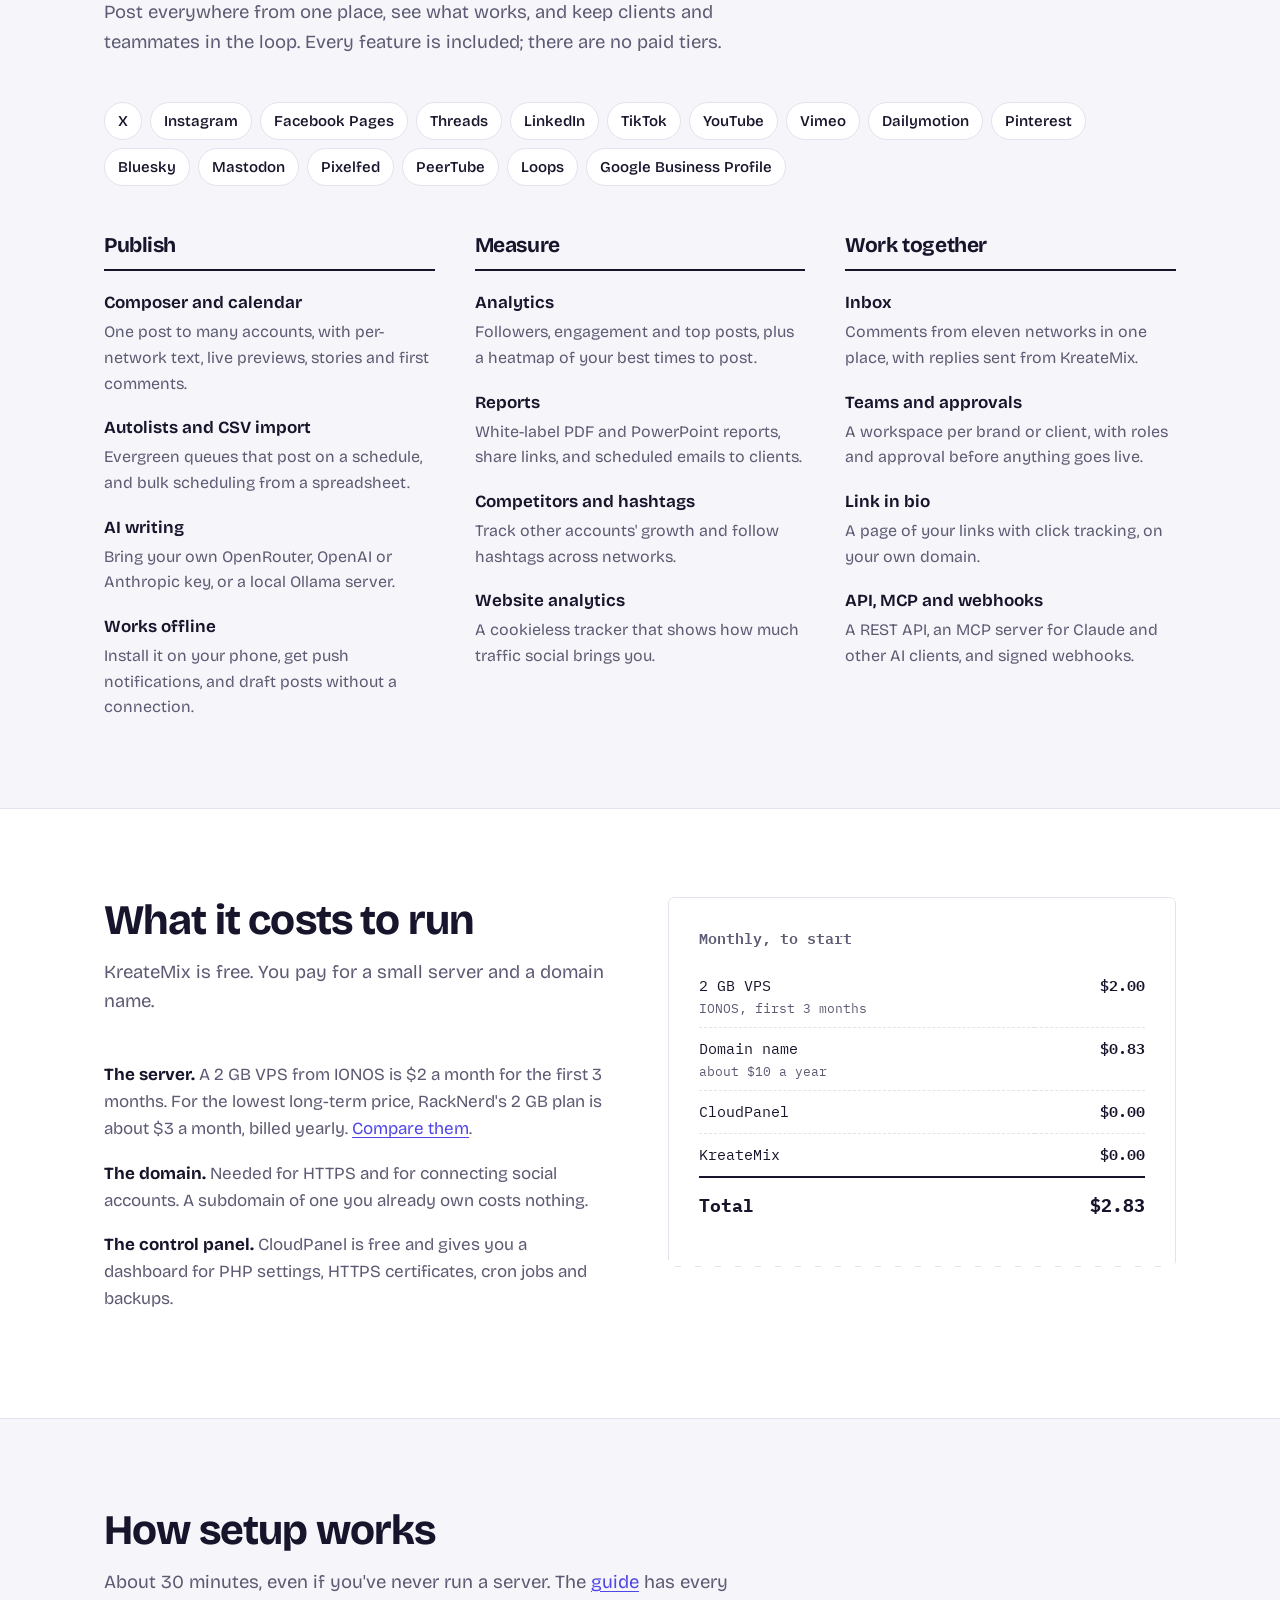
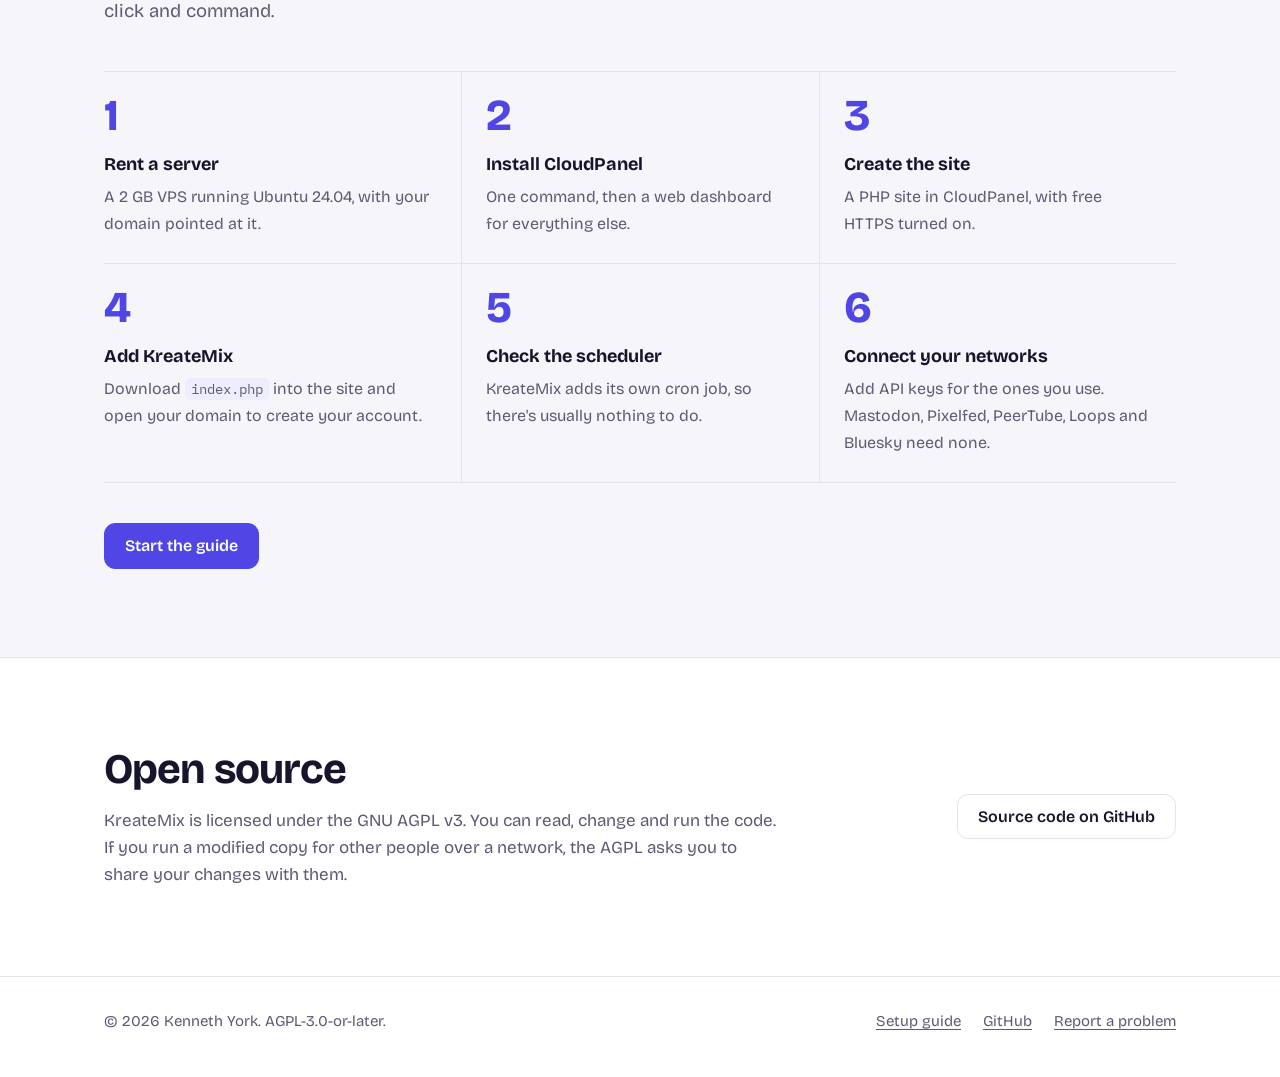
==== commit 5da17ab9: "Add Vimeo and Dailymotion for long-form video; stream big uploads - Vimeo: OAuth sign-in, tus upload" ====
--- a/docs/index.html
+++ b/docs/index.html
@@ -4,7 +4,7 @@
 <meta charset="utf-8">
 <meta name="viewport" content="width=device-width, initial-scale=1">
 <title>KreateMix: self-hosted social media scheduling in one PHP file</title>
-<meta name="description" content="Schedule posts, read analytics and answer comments across 14 networks, including X, Instagram, Facebook, LinkedIn, TikTok, YouTube and Bluesky. Self-hosted, open source (AGPL), one PHP file.">
+<meta name="description" content="Schedule posts, read analytics and answer comments across 16 networks, including X, Instagram, Facebook, LinkedIn, TikTok, YouTube and Bluesky. Self-hosted, open source (AGPL), one PHP file.">
 <meta name="theme-color" content="#4f46e5">
 <link rel="icon" href="favicon.svg" type="image/svg+xml">
 <link rel="preconnect" href="https://fonts.googleapis.com">
@@ -31,7 +31,7 @@
     <div class="wrap hero-grid">
       <div>
         <h1>Your own social media scheduler, <span class="price-line">on a $2 server.</span></h1>
-        <p class="lead">KreateMix schedules posts, tracks analytics and answers comments across 14 networks. It's one <code>index.php</code> file, so it runs on the cheapest server you can rent and your data and account logins stay on it.</p>
+        <p class="lead">KreateMix schedules posts, tracks analytics and answers comments across 16 networks. It's one <code>index.php</code> file, so it runs on the cheapest server you can rent and your data and account logins stay on it.</p>
         <div class="actions">
           <a class="btn primary" href="self-host.html">Set it up in 30 minutes</a>
           <a class="btn" href="https://github.com/kennethyork/KreateMix/raw/main/index.php" download>Download index.php</a>
@@ -73,7 +73,7 @@
       <h2>Everything a social team needs</h2>
       <p class="intro">Post everywhere from one place, see what works, and keep clients and teammates in the loop. Every feature is included; there are no paid tiers.</p>
       <ul class="networks" aria-label="Supported networks">
-        <li>X</li><li>Instagram</li><li>Facebook Pages</li><li>Threads</li><li>LinkedIn</li><li>TikTok</li><li>YouTube</li><li>Pinterest</li><li>Bluesky</li><li>Mastodon</li><li>Pixelfed</li><li>PeerTube</li><li>Loops</li><li>Google Business Profile</li>
+        <li>X</li><li>Instagram</li><li>Facebook Pages</li><li>Threads</li><li>LinkedIn</li><li>TikTok</li><li>YouTube</li><li>Vimeo</li><li>Dailymotion</li><li>Pinterest</li><li>Bluesky</li><li>Mastodon</li><li>Pixelfed</li><li>PeerTube</li><li>Loops</li><li>Google Business Profile</li>
       </ul>
       <div class="feature-groups">
         <div>
@@ -97,7 +97,7 @@
         <div>
           <h3>Work together</h3>
           <dl>
-            <dt>Inbox</dt><dd>Comments from ten networks in one place, with replies sent from KreateMix.</dd>
+            <dt>Inbox</dt><dd>Comments from eleven networks in one place, with replies sent from KreateMix.</dd>
             <dt>Teams and approvals</dt><dd>A workspace per brand or client, with roles and approval before anything goes live.</dd>
             <dt>Link in bio</dt><dd>A page of your links with click tracking, on your own domain.</dd>
             <dt>API, MCP and webhooks</dt><dd>A REST API, an MCP server for Claude and other AI clients, and signed webhooks.</dd>
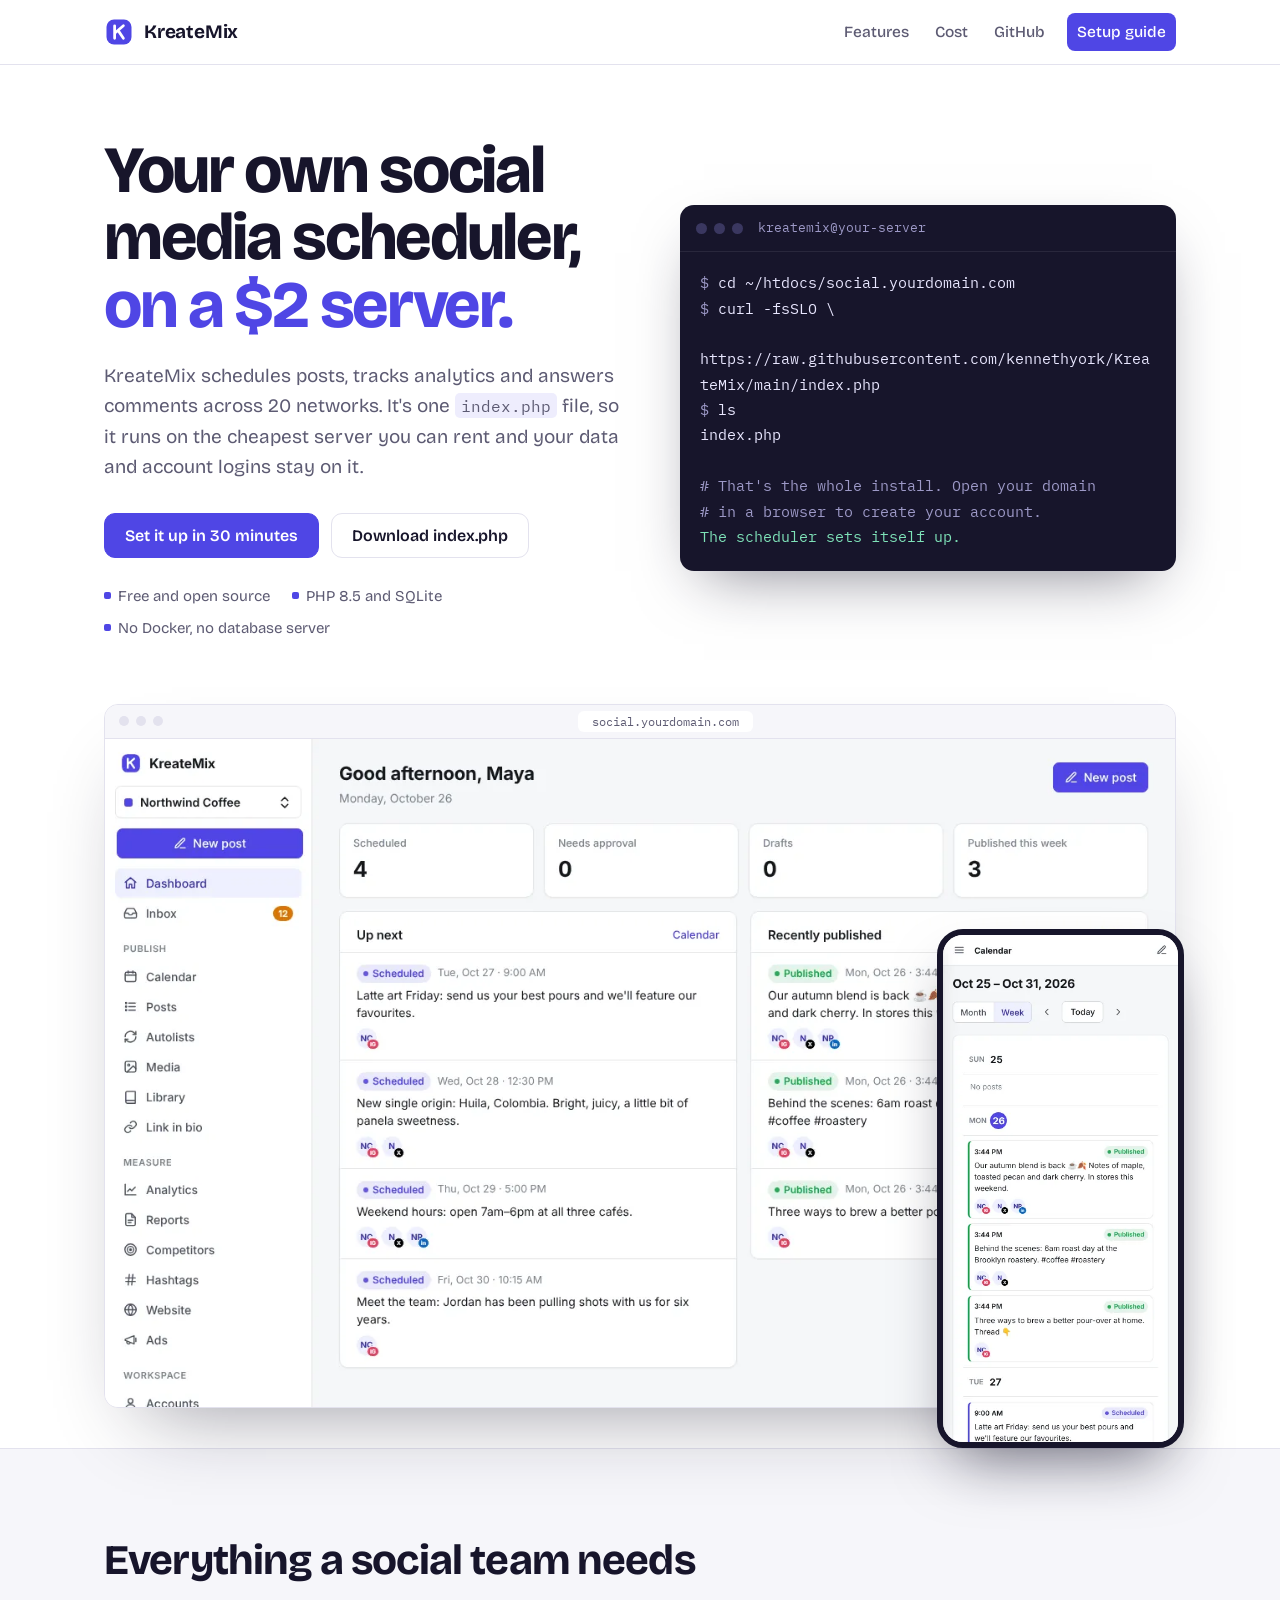
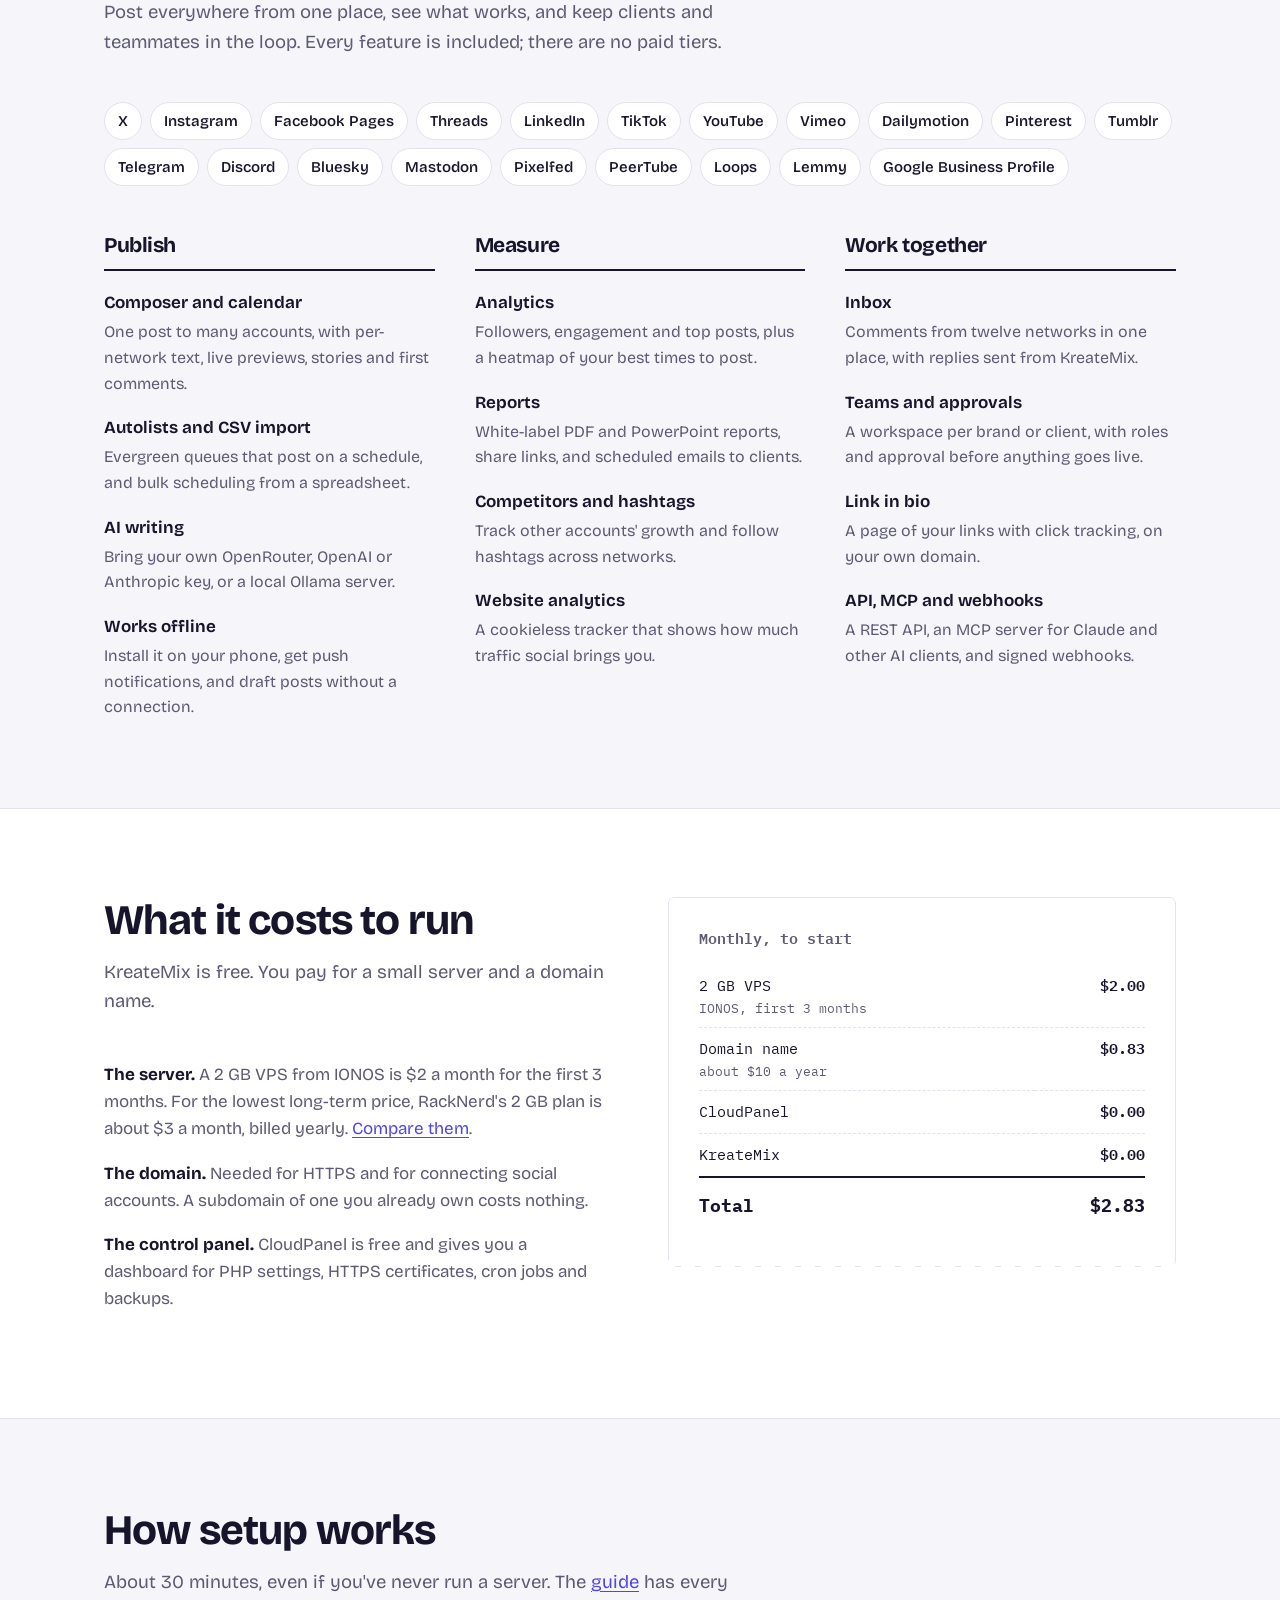
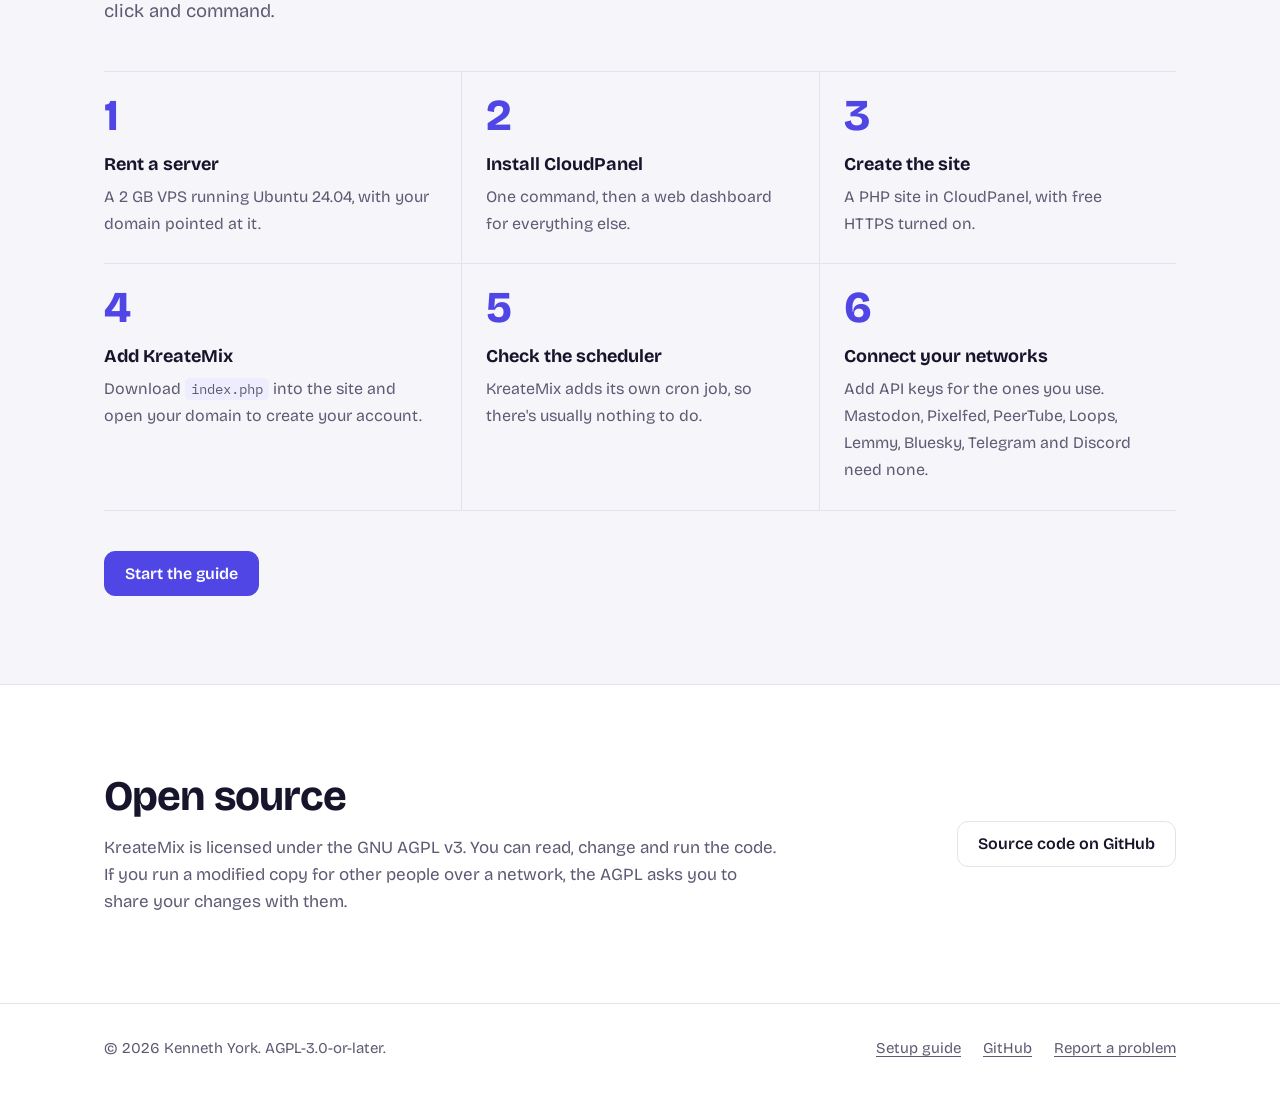
==== commit dfd3d97c: "Add Lemmy, Tumblr, Telegram and Discord - Lemmy: sign in on any Lemmy server and post into a communi" ====
--- a/docs/index.html
+++ b/docs/index.html
@@ -4,7 +4,7 @@
 <meta charset="utf-8">
 <meta name="viewport" content="width=device-width, initial-scale=1">
 <title>KreateMix: self-hosted social media scheduling in one PHP file</title>
-<meta name="description" content="Schedule posts, read analytics and answer comments across 16 networks, including X, Instagram, Facebook, LinkedIn, TikTok, YouTube and Bluesky. Self-hosted, open source (AGPL), one PHP file.">
+<meta name="description" content="Schedule posts, read analytics and answer comments across 20 networks, including X, Instagram, Facebook, LinkedIn, TikTok, YouTube and Bluesky. Self-hosted, open source (AGPL), one PHP file.">
 <meta name="theme-color" content="#4f46e5">
 <link rel="icon" href="favicon.svg" type="image/svg+xml">
 <link rel="preconnect" href="https://fonts.googleapis.com">
@@ -31,7 +31,7 @@
     <div class="wrap hero-grid">
       <div>
         <h1>Your own social media scheduler, <span class="price-line">on a $2 server.</span></h1>
-        <p class="lead">KreateMix schedules posts, tracks analytics and answers comments across 16 networks. It's one <code>index.php</code> file, so it runs on the cheapest server you can rent and your data and account logins stay on it.</p>
+        <p class="lead">KreateMix schedules posts, tracks analytics and answers comments across 20 networks. It's one <code>index.php</code> file, so it runs on the cheapest server you can rent and your data and account logins stay on it.</p>
         <div class="actions">
           <a class="btn primary" href="self-host.html">Set it up in 30 minutes</a>
           <a class="btn" href="https://github.com/kennethyork/KreateMix/raw/main/index.php" download>Download index.php</a>
@@ -73,7 +73,7 @@
       <h2>Everything a social team needs</h2>
       <p class="intro">Post everywhere from one place, see what works, and keep clients and teammates in the loop. Every feature is included; there are no paid tiers.</p>
       <ul class="networks" aria-label="Supported networks">
-        <li>X</li><li>Instagram</li><li>Facebook Pages</li><li>Threads</li><li>LinkedIn</li><li>TikTok</li><li>YouTube</li><li>Vimeo</li><li>Dailymotion</li><li>Pinterest</li><li>Bluesky</li><li>Mastodon</li><li>Pixelfed</li><li>PeerTube</li><li>Loops</li><li>Google Business Profile</li>
+        <li>X</li><li>Instagram</li><li>Facebook Pages</li><li>Threads</li><li>LinkedIn</li><li>TikTok</li><li>YouTube</li><li>Vimeo</li><li>Dailymotion</li><li>Pinterest</li><li>Tumblr</li><li>Telegram</li><li>Discord</li><li>Bluesky</li><li>Mastodon</li><li>Pixelfed</li><li>PeerTube</li><li>Loops</li><li>Lemmy</li><li>Google Business Profile</li>
       </ul>
       <div class="feature-groups">
         <div>
@@ -97,7 +97,7 @@
         <div>
           <h3>Work together</h3>
           <dl>
-            <dt>Inbox</dt><dd>Comments from eleven networks in one place, with replies sent from KreateMix.</dd>
+            <dt>Inbox</dt><dd>Comments from twelve networks in one place, with replies sent from KreateMix.</dd>
             <dt>Teams and approvals</dt><dd>A workspace per brand or client, with roles and approval before anything goes live.</dd>
             <dt>Link in bio</dt><dd>A page of your links with click tracking, on your own domain.</dd>
             <dt>API, MCP and webhooks</dt><dd>A REST API, an MCP server for Claude and other AI clients, and signed webhooks.</dd>
@@ -139,7 +139,7 @@
         <li><strong>Create the site</strong><span>A PHP site in CloudPanel, with free HTTPS turned on.</span></li>
         <li><strong>Add KreateMix</strong><span>Download <code>index.php</code> into the site and open your domain to create your account.</span></li>
         <li><strong>Check the scheduler</strong><span>KreateMix adds its own cron job, so there's usually nothing to do.</span></li>
-        <li><strong>Connect your networks</strong><span>Add API keys for the ones you use. Mastodon, Pixelfed, PeerTube, Loops and Bluesky need none.</span></li>
+        <li><strong>Connect your networks</strong><span>Add API keys for the ones you use. Mastodon, Pixelfed, PeerTube, Loops, Lemmy, Bluesky, Telegram and Discord need none.</span></li>
       </ol>
       <a class="btn primary" href="self-host.html">Start the guide</a>
     </div>
